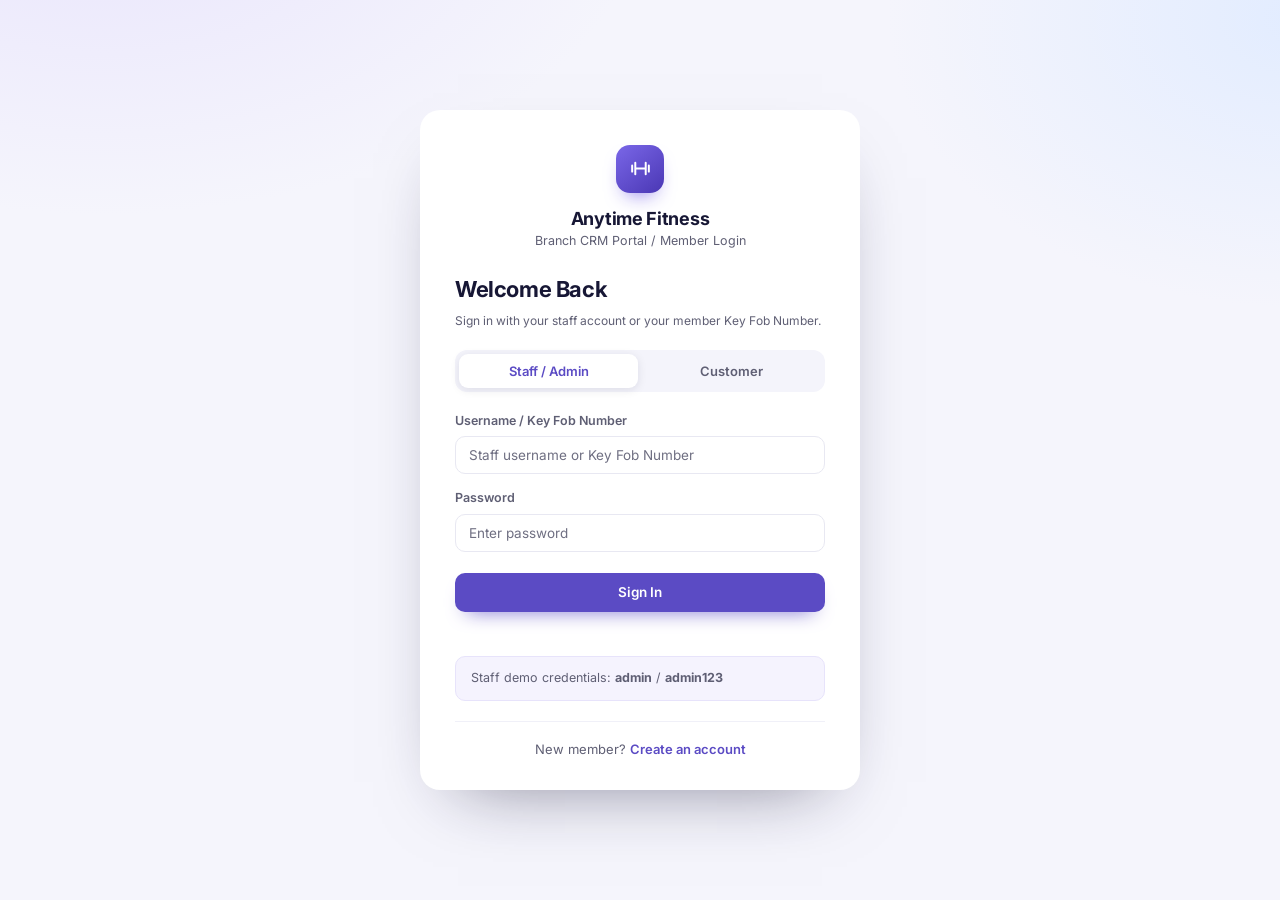
==== archive.html @ 413841ae "Show archived coaches on the Archive page" ====
<!DOCTYPE html>
<html lang="en">
<head>
    <meta charset="UTF-8">
    <meta name="viewport" content="width=device-width, initial-scale=1.0">
    <title>Archive - Anytime Fitness CRM</title>
    <link rel="preconnect" href="https://fonts.googleapis.com">
    <link rel="preconnect" href="https://fonts.gstatic.com" crossorigin>
    <link href="https://fonts.googleapis.com/css2?family=Inter:wght@400;500;600;700&display=swap" rel="stylesheet">
    <link rel="stylesheet" href="style.css">
</head>
<body>
    <input type="checkbox" id="navToggle" class="nav-toggle" aria-hidden="true" tabindex="-1">
    <label class="nav-backdrop" for="navToggle" aria-hidden="true"></label>

    <div class="app-container">
        <aside class="sidebar">
            <div class="logo-area">
                <span class="brand-mark" aria-hidden="true">
                    <svg viewBox="0 0 24 24"><path d="M4 9v6M20 9v6M7 6.5v11M17 6.5v11M7 12h10"/></svg>
                </span>
                <div class="logo-text">
                    <h2>Anytime Fitness</h2>
                    <p>Branch CRM Portal</p>
                </div>
            </div>
            <nav class="nav-menu">
                <span class="nav-section-label nav-text">Workspace</span>
                <a href="index.html" title="Dashboard">
                    <svg class="nav-icon" viewBox="0 0 24 24" aria-hidden="true"><rect x="3" y="3" width="7" height="7" rx="2"/><rect x="14" y="3" width="7" height="7" rx="2"/><rect x="3" y="14" width="7" height="7" rx="2"/><rect x="14" y="14" width="7" height="7" rx="2"/></svg>
                    <span class="nav-text">Dashboard</span>
                </a>
                <a href="members.html" title="Customer Directory">
                    <svg class="nav-icon" viewBox="0 0 24 24" aria-hidden="true"><path d="M15.5 19v-1.5a3.5 3.5 0 0 0-3.5-3.5H6.5A3.5 3.5 0 0 0 3 17.5V19"/><circle cx="9.2" cy="7.5" r="3.2"/><path d="M21 19v-1.5a3.5 3.5 0 0 0-2.6-3.38"/><path d="M16 4.3a3.2 3.2 0 0 1 0 6.2"/></svg>
                    <span class="nav-text">Customer Directory</span>
                </a>
                <a href="pipeline.html" title="Sales Pipeline">
                    <svg class="nav-icon" viewBox="0 0 24 24" aria-hidden="true"><path d="M3 17.5l5.5-5.5 3.5 3.5L21 6.5"/><path d="M15.5 6.5H21V12"/></svg>
                    <span class="nav-text">Sales Pipeline</span>
                </a>
                <a href="coach.html" title="Coach Tracker">
                    <svg class="nav-icon" viewBox="0 0 24 24" aria-hidden="true"><rect x="3.5" y="5" width="17" height="15.5" rx="2.5"/><path d="M8 3v4M16 3v4M3.5 10h17"/><path d="M12 13.5h.01"/></svg>
                    <span class="nav-text">Coach Tracker</span>
                </a>
                <a href="tickets.html" title="Support &amp; Inquiries">
                    <svg class="nav-icon" viewBox="0 0 24 24" aria-hidden="true"><circle cx="12" cy="12" r="8.5"/><circle cx="12" cy="12" r="3.4"/><path d="M6.1 6.1l3.5 3.5M14.4 14.4l3.5 3.5M17.9 6.1l-3.5 3.5M9.6 14.4l-3.5 3.5"/></svg>
                    <span class="nav-text">Support &amp; Inquiries</span>
                </a>
                <a href="archive.html" class="active" title="Archive">
                    <svg class="nav-icon" viewBox="0 0 24 24" aria-hidden="true"><rect x="3.5" y="4.5" width="17" height="4" rx="1.2"/><path d="M5 8.5v10a1.5 1.5 0 0 0 1.5 1.5h11a1.5 1.5 0 0 0 1.5-1.5v-10"/><path d="M10 12.5h4"/></svg>
                    <span class="nav-text">Archive</span>
                </a>
            </nav>
            <div class="sidebar-foot">
                <a href="login.html" onclick="logoutCustomer()" title="Logout">
                    <svg class="nav-icon" viewBox="0 0 24 24" aria-hidden="true"><path d="M15 4.5h3.5A1.5 1.5 0 0 1 20 6v12a1.5 1.5 0 0 1-1.5 1.5H15"/><path d="M10 8.5L6 12l4 3.5"/><path d="M6 12h9"/></svg>
                    <span class="nav-text">Logout</span>
                </a>
            </div>
        </aside>

        <div class="main-wrap">
            <header class="topbar">
                <label class="nav-toggle-btn" for="navToggle" title="Toggle navigation">
                    <svg viewBox="0 0 24 24" aria-hidden="true"><path d="M4 7h16M4 12h16M4 17h16"/></svg>
                </label>

                <div class="topbar-search">
                    <svg class="icon" viewBox="0 0 24 24" aria-hidden="true"><circle cx="11" cy="11" r="7"/><path d="M20 20l-3.6-3.6"/></svg>
                    <input type="text" id="topbarSearch" placeholder="Search the archive..." aria-label="Search the archive">
                </div>

                <span class="topbar-meta" id="topbarDate"></span>

                <div class="topbar-right">
                    <div class="user-chip">
                        <span class="avatar" id="userAvatar">AF</span>
                        <span class="user-chip-text">
                            <span class="user-name" id="userProfile">Guest</span>
                            <span class="user-role" id="userRole">Signed out</span>
                        </span>
                    </div>
                </div>
            </header>

            <main class="main-content" id="archivePage">
                <section class="page-header">
                    <span class="eyebrow">Filed Records</span>
                    <h1>Archive</h1>
                    <p>Past members and coaches, resolved tickets, filed leads and finished sessions. Restore anything back into service, or delete it permanently.</p>
                </section>

                <section class="content-section">
                    <div class="card-head">
                        <div>
                            <h2>Archived Members</h2>
                            <p class="card-sub">Past members kept on file. Archiving never deletes a record — everything behind it stays available and the member can be restored.</p>
                        </div>
                    </div>

                    <div class="table-wrap" style="margin-top: 16px;">
                        <table class="data-table">
                            <thead>
                                <tr>
                                    <th>Full Name</th>
                                    <th>Contact Info</th>
                                    <th>Key Fob Number</th>
                                    <th>Tier</th>
                                    <th>Date Joined</th>
                                    <th>Expiration Date</th>
                                    <th>Action</th>
                                </tr>
                            </thead>
                            <tbody id="archivedTableBody"></tbody>
                        </table>
                    </div>
                </section>

                <section class="content-section">
                    <div class="card-head">
                        <div>
                            <h2>Archived Coaches</h2>
                            <p class="card-sub">Past coaches kept on file. Their assignments, sessions and ratings stay available and the coach can be restored.</p>
                        </div>
                    </div>

                    <div class="table-wrap" style="margin-top: 16px;">
                        <table class="data-table">
                            <thead>
                                <tr>
                                    <th>Name</th>
                                    <th>Contact</th>
                                    <th>Specializations</th>
                                    <th>Status</th>
                                    <th>Clients</th>
                                    <th>Record</th>
                                    <th>Action</th>
                                </tr>
                            </thead>
                            <tbody id="archivedCoachesBody"></tbody>
                        </table>
                    </div>
                </section>

                <section class="content-section">
                    <div class="card-head">
                        <div>
                            <h2>Archived Walk-in Tickets</h2>
                            <p class="card-sub">Resolved front desk tickets filed away from the active queue.</p>
                        </div>
                    </div>

                    <div class="table-wrap" style="margin-top: 16px;">
                        <table class="data-table">
                            <thead>
                                <tr>
                                    <th>Date Logged</th>
                                    <th>Name</th>
                                    <th>Contact</th>
                                    <th>Issue</th>
                                    <th>Priority</th>
                                    <th>Status</th>
                                    <th>Action</th>
                                </tr>
                            </thead>
                            <tbody id="archivedStaffTicketsBody"></tbody>
                        </table>
                    </div>
                </section>

                <section class="content-section">
                    <div class="card-head">
                        <div>
                            <h2>Archived Portal Inquiries</h2>
                            <p class="card-sub">Resolved member inquiries filed away from the active queue.</p>
                        </div>
                    </div>

                    <div class="table-wrap" style="margin-top: 16px;">
                        <table class="data-table">
                            <thead>
                                <tr>
                                    <th>Date Logged</th>
                                    <th>Name</th>
                                    <th>Contact</th>
                                    <th>Message</th>
                                    <th>Priority</th>
                                    <th>Status</th>
                                    <th>Action</th>
                                </tr>
                            </thead>
                            <tbody id="archivedCustomerInquiriesBody"></tbody>
                        </table>
                    </div>
                </section>

                <section class="content-section">
                    <div class="card-head">
                        <div>
                            <h2>Archived Pipeline Leads</h2>
                            <p class="card-sub">Prospecting clients filed away from the sales board.</p>
                        </div>
                    </div>

                    <div class="table-wrap" style="margin-top: 16px;">
                        <table class="data-table">
                            <thead>
                                <tr>
                                    <th>Name</th>
                                    <th>Assigned Staff</th>
                                    <th>Tier</th>
                                    <th>Stage</th>
                                    <th>Follow-up</th>
                                    <th>Status</th>
                                    <th>Action</th>
                                </tr>
                            </thead>
                            <tbody id="archivedLeadsBody"></tbody>
                        </table>
                    </div>
                </section>

                <section class="content-section">
                    <div class="card-head">
                        <div>
                            <h2>Archived Sessions</h2>
                            <p class="card-sub">Completed and cancelled training sessions filed away from the schedule.</p>
                        </div>
                    </div>

                    <div class="table-wrap" style="margin-top: 16px;">
                        <table class="data-table">
                            <thead>
                                <tr>
                                    <th>Client</th>
                                    <th>Date</th>
                                    <th>Time</th>
                                    <th>Type</th>
                                    <th>Status</th>
                                    <th>Coach</th>
                                    <th>Action</th>
                                </tr>
                            </thead>
                            <tbody id="archivedSessionsBody"></tbody>
                        </table>
                    </div>
                </section>
            </main>
        </div>
    </div>

    <script src="js/utils.js" defer></script>
    <script src="js/data.js" defer></script>
    <script src="js/ui.js" defer></script>
    <script src="js/auth.js" defer></script>
    <script src="js/members.js" defer></script>
    <script src="js/leads.js" defer></script>
    <script src="js/tickets.js" defer></script>
    <script src="js/coaches.js" defer></script>
    <script src="js/dashboard.js" defer></script>
    <script src="js/main.js" defer></script>
</body>
</html>
---- style.css ----
/* =============================================================
   Anytime Fitness CRM — SaaS design system
   Dark navy sidebar · white topbar · lavender canvas · white cards
   ============================================================= */

/* ---------- 1. Design tokens ---------- */
:root {
    --font: 'Inter', 'Poppins', 'DM Sans', 'Manrope', -apple-system, BlinkMacSystemFont,
            'Segoe UI', Roboto, Helvetica, Arial, sans-serif;

    /* brand */
    --primary: #5b4bc4;
    --primary-600: #5142b8;
    --primary-700: #4436a5;
    --primary-200: #ddd8f8;
    --primary-100: #ece9fb;
    --primary-50: #f5f3fe;

    /* surfaces */
    --sidebar: #17163d;
    --sidebar-soft: #221f52;
    --sidebar-hover: #2b2767;
    --background: #f5f5fc;
    --card: #ffffff;
    --border: #e8e8f2;
    --border-soft: #f0f0f8;

    /* text */
    --text-primary: #171735;
    --text-secondary: #5f5f74;
    --text-muted: #6f6f82;

    /* status */
    --success: #55c878;
    --success-ink: #1f6e40;
    --success-bg: #e9f9ef;
    --warning: #f5b942;
    --warning-ink: #8f5c0c;
    --warning-bg: #fff4de;
    --danger: #e85d75;
    --danger-ink: #c22744;
    --danger-bg: #fdeaee;
    --info: #4f8df7;
    --info-ink: #2f5cba;
    --info-bg: #eef3ff;
    --accent-ink: #a4480f;
    --accent-bg: #fdf0e8;

    /* shape */
    --radius-lg: 18px;
    --radius-md: 14px;
    --radius-sm: 10px;
    --shadow-card: 0 1px 2px rgba(23, 22, 53, .04), 0 10px 30px -20px rgba(23, 22, 53, .40);
    --shadow-soft: 0 6px 16px -14px rgba(23, 22, 53, .55);
    --shadow-pop: 0 24px 60px -28px rgba(23, 22, 53, .55);

    /* metrics */
    --sidebar-w: 252px;
    --topbar-h: 68px;
    --gap: 22px;
    --card-pad: 22px;
}

/* ---------- 2. Reset ---------- */
*,
*::before,
*::after {
    box-sizing: border-box;
    margin: 0;
    padding: 0;
}

html {
    -webkit-text-size-adjust: 100%;
}

body {
    font-family: var(--font);
    font-size: 14px;
    line-height: 1.5;
    color: var(--text-primary);
    background: var(--background);
    -webkit-font-smoothing: antialiased;
    -moz-osx-font-smoothing: grayscale;
}

a {
    color: var(--primary);
}

img {
    max-width: 100%;
}

/* Keyboard focus must always be visible. Interactive elements that suppress
   the native outline below get an equivalent ring here instead. */
:focus-visible {
    outline: 2px solid var(--primary);
    outline-offset: 2px;
    border-radius: 6px;
}

/* ---------- 3. App shell ---------- */
.app-container {
    display: flex;
    align-items: flex-start;
    min-height: 100vh;
    background: var(--background);
}

.main-wrap {
    flex: 1 1 auto;
    min-width: 0;
    display: flex;
    flex-direction: column;
}

.main-content {
    flex: 1 1 auto;
    min-width: 0;
    padding: 26px 28px 44px;
}

/* ---------- 4. Sidebar ---------- */
.sidebar {
    position: sticky;
    top: 0;
    z-index: 120;
    flex: 0 0 var(--sidebar-w);
    width: var(--sidebar-w);
    height: 100vh;
    display: flex;
    flex-direction: column;
    gap: 20px;
    padding: 22px 14px 18px;
    background: var(--sidebar);
    color: #fff;
}

.logo-area {
    display: flex;
    align-items: center;
    gap: 12px;
    padding: 4px 8px 18px;
    border-bottom: 1px solid rgba(255, 255, 255, .09);
}

.brand-mark {
    flex: 0 0 40px;
    width: 40px;
    height: 40px;
    border-radius: 12px;
    display: grid;
    place-items: center;
    color: #fff;
    background: linear-gradient(140deg, #7a67e8, #4a37b4);
    box-shadow: 0 10px 20px -10px rgba(122, 103, 232, .95);
}

.brand-mark svg {
    width: 21px;
    height: 21px;
    fill: none;
    stroke: currentColor;
    stroke-width: 1.9;
    stroke-linecap: round;
    stroke-linejoin: round;
}

.logo-text h2 {
    font-size: 15px;
    font-weight: 700;
    letter-spacing: -.2px;
    line-height: 1.2;
}

.logo-text p {
    font-size: 11px;
    color: #9b98c8;
    margin-top: 2px;
}

.nav-menu {
    display: flex;
    flex-direction: column;
    gap: 4px;
}

.nav-section-label {
    padding: 0 12px 8px;
    font-size: 10.5px;
    font-weight: 700;
    letter-spacing: .9px;
    text-transform: uppercase;
    color: #a5a0dd;
}

.nav-menu a,
.sidebar-foot a {
    display: flex;
    align-items: center;
    gap: 12px;
    padding: 11px 12px;
    border-radius: var(--radius-sm);
    color: #c6c3e6;
    font-size: 13.5px;
    font-weight: 500;
    text-decoration: none;
    transition: background-color .18s ease, color .18s ease, box-shadow .18s ease;
}

.nav-menu a:hover,
.sidebar-foot a:hover {
    background: var(--sidebar-hover);
    color: #fff;
}

.nav-menu a.active {
    color: #fff;
    font-weight: 600;
    background: linear-gradient(90deg, rgba(111, 92, 220, .62), rgba(111, 92, 220, .22));
    box-shadow: inset 0 0 0 1px rgba(154, 140, 255, .22);
}

.nav-menu a.active .nav-icon {
    color: #ab9dff;
}

.nav-icon {
    flex: 0 0 18px;
    width: 18px;
    height: 18px;
    fill: none;
    stroke: currentColor;
    stroke-width: 1.7;
    stroke-linecap: round;
    stroke-linejoin: round;
}

.sidebar-foot {
    margin-top: auto;
    padding-top: 14px;
    border-top: 1px solid rgba(255, 255, 255, .09);
}

.sidebar-foot a {
    color: #a9a6d4;
}

.sidebar-foot a:hover {
    color: #ffc2cd;
    background: rgba(232, 93, 117, .16);
}

.sidebar-foot a:hover .nav-icon {
    color: #ff8fa1;
}

/* mobile nav toggle (pure CSS drawer) */
.nav-toggle {
    display: none;
}

.nav-backdrop {
    display: none;
}

.nav-toggle-btn {
    display: none;
    flex: 0 0 38px;
    width: 38px;
    height: 38px;
    border-radius: var(--radius-sm);
    align-items: center;
    justify-content: center;
    background: #f2f2fa;
    color: var(--text-primary);
    cursor: pointer;
}

.nav-toggle-btn svg {
    width: 19px;
    height: 19px;
    fill: none;
    stroke: currentColor;
    stroke-width: 1.8;
    stroke-linecap: round;
}

/* ---------- 5. Topbar ---------- */
.topbar {
    position: sticky;
    top: 0;
    z-index: 90;
    display: flex;
    align-items: center;
    gap: 16px;
    min-height: var(--topbar-h);
    padding: 0 28px;
    background: rgba(255, 255, 255, .9);
    -webkit-backdrop-filter: blur(12px);
    backdrop-filter: blur(12px);
    border-bottom: 1px solid var(--border);
}

.topbar-search {
    position: relative;
    flex: 0 1 380px;
}

.topbar-search .icon {
    position: absolute;
    left: 14px;
    top: 50%;
    transform: translateY(-50%);
    width: 16px;
    height: 16px;
    color: var(--text-muted);
    fill: none;
    stroke: currentColor;
    stroke-width: 1.9;
    stroke-linecap: round;
}

.topbar-search input {
    width: 100%;
    padding: 10px 16px 10px 40px;
    border: 1px solid transparent;
    border-radius: 999px;
    background: #f2f2fa;
    font: inherit;
    font-size: 13px;
    color: var(--text-primary);
    transition: background-color .18s ease, border-color .18s ease, box-shadow .18s ease;
}

.topbar-search input::placeholder {
    color: var(--text-muted);
}

.topbar-search input:focus {
    outline: none;
    background: #fff;
    border-color: var(--primary-300, #c3baf1);
    box-shadow: 0 0 0 4px rgba(91, 75, 196, .18);
}

.topbar-meta {
    font-size: 12.5px;
    color: var(--text-secondary);
    white-space: nowrap;
}

.topbar-right {
    margin-left: auto;
    display: flex;
    align-items: center;
    gap: 14px;
}

.user-chip {
    display: flex;
    align-items: center;
    gap: 10px;
    padding: 5px 16px 5px 5px;
    border-radius: 999px;
    background: #f4f3fd;
    border: 1px solid var(--border-soft);
}

.avatar {
    flex: 0 0 34px;
    width: 34px;
    height: 34px;
    border-radius: 50%;
    display: grid;
    place-items: center;
background: linear-gradient(140deg, #6f5cdc, #4a37b4);
color: #fff;
font-size: 12.5px;
font-weight: 700;
letter-spacing: .3px;
}

.user-chip-text {
    line-height: 1.25;
}

.user-name {
    display: block;
    font-size: 13px;
    font-weight: 600;
}

.user-role {
    display: block;
    font-size: 11px;
    color: var(--text-secondary);
}

/* ---------- 6. Page header ---------- */
.page-header {
    margin-bottom: 22px;
}

.page-header-row {
    display: flex;
    align-items: flex-start;
    justify-content: space-between;
    gap: 18px;
    flex-wrap: wrap;
}

.page-header h1 {
    font-size: 26px;
    font-weight: 700;
    letter-spacing: -.5px;
    line-height: 1.2;
}

.page-header p {
    margin-top: 7px;
    max-width: 78ch;
    font-size: 13.5px;
    color: var(--text-secondary);
}

.eyebrow {
    display: inline-block;
    margin-bottom: 8px;
    padding: 4px 11px;
    border-radius: 999px;
    background: var(--primary-50);
    border: 1px solid #e7e3fb;
    color: var(--primary);
    font-size: 11px;
    font-weight: 700;
    letter-spacing: .6px;
    text-transform: uppercase;
}

/* ---------- 7. Cards ---------- */
.card,
.content-section {
    background: var(--card);
    border: 1px solid var(--border-soft);
    border-radius: var(--radius-lg);
    box-shadow: var(--shadow-card);
    padding: var(--card-pad) 24px;
}

.content-section {
    margin-bottom: 22px;
}

.content-section > h2,
.card-head h2,
.card-head h3 {
    font-size: 15px;
    font-weight: 700;
    letter-spacing: -.2px;
}

.card-head {
    display: flex;
    align-items: flex-start;
    justify-content: space-between;
    gap: 14px;
}

.card-sub {
    margin-top: 4px;
    font-size: 12px;
    color: var(--text-secondary);
}

.card-chip {
    flex: 0 0 auto;
    padding: 4px 11px;
    border-radius: 999px;
    background: var(--primary-50);
    border: 1px solid #e7e3fb;
    color: var(--primary);
    font-size: 11px;
    font-weight: 700;
    white-space: nowrap;
}

/* ---------- 8. Dashboard grid ---------- */
.dashboard-grid {
    display: grid;
    grid-template-columns: repeat(12, minmax(0, 1fr));
    gap: var(--gap);
    align-items: stretch;
}

.span-4 { grid-column: span 4; }
.span-5 { grid-column: span 5; }
.span-6 { grid-column: span 6; }
.span-7 { grid-column: span 7; }
.span-8 { grid-column: span 8; }
.span-12 { grid-column: span 12; }

/* ---------- 9. Statistic cards ---------- */
.stats-grid {
    display: grid;
    grid-template-columns: repeat(auto-fit, minmax(230px, 1fr));
    gap: var(--gap);
    margin-bottom: 22px;
}

.stat-card {
    position: relative;
    overflow: hidden;
    background: var(--card);
    border: 1px solid var(--border-soft);
    border-radius: var(--radius-lg);
    box-shadow: var(--shadow-card);
    padding: 20px 22px;
}

.stat-card::after {
    content: "";
    position: absolute;
    right: -46px;
    top: -56px;
    width: 150px;
    height: 150px;
    border-radius: 50%;
    background: radial-gradient(circle, rgba(91, 75, 196, .10) 0%, rgba(91, 75, 196, 0) 70%);
    pointer-events: none;
}

.stat-top {
    display: flex;
    align-items: flex-start;
    justify-content: space-between;
    gap: 12px;
}

.stat-label {
    font-size: 12.5px;
    font-weight: 600;
    color: var(--text-secondary);
}

.stat-icon {
    flex: 0 0 38px;
    width: 38px;
    height: 38px;
    border-radius: 12px;
    display: grid;
    place-items: center;
    background: var(--primary-100);
    color: var(--primary);
}

.stat-icon svg {
    width: 19px;
    height: 19px;
    fill: none;
    stroke: currentColor;
    stroke-width: 1.7;
    stroke-linecap: round;
    stroke-linejoin: round;
}

.stat-icon.amber { background: var(--warning-bg); color: var(--warning-ink); }
.stat-icon.rose { background: var(--danger-bg); color: var(--danger-ink); }
.stat-icon.blue { background: var(--info-bg); color: var(--info-ink); }
.stat-icon.green { background: var(--success-bg); color: var(--success-ink); }

.stat-number {
    margin-top: 16px;
    font-size: 32px;
    font-weight: 700;
    line-height: 1;
    letter-spacing: -1px;
}

.stat-number.warning { color: var(--warning-ink); }
.stat-number.danger { color: var(--danger-ink); }

.stat-note {
    display: flex;
    align-items: center;
    gap: 6px;
    margin-top: 11px;
    font-size: 12px;
    color: var(--text-secondary);
    min-height: 17px;
}

.stat-note::before {
    content: "";
    flex: 0 0 5px;
    width: 5px;
    height: 5px;
    border-radius: 50%;
    background: var(--primary);
    opacity: .55;
}

/* ---------- 10. Chart cards ---------- */
/* Chart sections group related graphs under one heading. Each section spans the
   full 12-column grid and nests its own dashboard grid inside, so cards within
   a section line up two-per-row while the sections stay visually separate. */
.chart-section {
    display: flex;
    flex-direction: column;
    gap: 13px;
    min-width: 0;
}

.chart-section-head {
    display: flex;
    align-items: baseline;
    flex-wrap: wrap;
    gap: 3px 10px;
    padding-left: 2px;
}

.chart-section-head h2 {
    margin: 0;
    font-size: 15px;
    font-weight: 700;
    letter-spacing: -.2px;
    color: var(--text-primary);
}

.chart-section-head p {
    margin: 0;
    font-size: 12.5px;
    color: var(--text-secondary);
}

/* Compact, evenly sized dashboard charts: cards stretch to a shared row height,
   the plot area takes a fixed compact height, and the SVG is capped so a chart
   never grows taller or wider than its neighbours. */
.chart-card {
    display: flex;
    flex-direction: column;
    gap: 12px;
    min-width: 0;
}

.chart-card .card-head h3,
.chart-card .card-sub {
    overflow-wrap: break-word;
}

/* Two lines of head text per card keeps every chart card the same height */
.chart-card .card-head {
    min-height: 46px;
}

.chart {
    width: 100%;
    height: 184px;
    max-height: 184px;
    margin-top: auto;
    display: flex;
    align-items: center;
    justify-content: center;
    overflow: hidden;
}

.chart svg {
    display: block;
    width: 100%;
    height: 100%;
    max-height: 100%;
}

/* Chart cards keep one consistent padding so every graph lines up */
.dashboard-grid > .card {
    padding: 18px 20px;
}

.chart .chart-value {
    font-family: var(--font);
    font-size: 11px;
    font-weight: 700;
    fill: var(--primary);
}

/* Headline total sitting in the hole of a donut */
.chart .chart-value-lg {
    font-size: 21px;
    letter-spacing: -.5px;
}

.chart .chart-value-sm {
    font-size: 9.5px;
}

.chart .chart-label {
    font-family: var(--font);
    font-size: 9px;
    fill: #8b8ba3;
}

/* Category names are the readable anchor of every chart, so they carry more
   weight than the annotations around them. */
.chart .chart-label-strong {
    font-size: 10.5px;
    font-weight: 600;
    fill: var(--text-primary);
}

/* Column headers above a chart */
.chart .chart-caption {
    font-family: var(--font);
    font-size: 8.5px;
    font-weight: 600;
    letter-spacing: .6px;
    fill: #a3a1b8;
}

/* Percentages and rates: present but clearly secondary to the counts */
.chart .chart-share {
    font-family: var(--font);
    font-size: 10px;
    font-weight: 600;
    fill: var(--text-secondary);
}

/* Label printed on top of a coloured mix-bar segment */
.chart .chart-inbar {
    font-family: var(--font);
    font-size: 10px;
    font-weight: 700;
    fill: #ffffff;
}

/* Ghost bars behind ranked and funnel rows keep every row on one scale. The
   donut's empty ring needs fill:none, so it gets its own class instead. */
.chart .chart-track {
    fill: #f4f2fc;
}

.chart .chart-track-ring {
    fill: none;
    stroke: #f2effb;
}

.chart .chart-dot {
    stroke: #ffffff;
    stroke-width: 1.8;
}

/* Funnel bands sit flush against each other to form one continuous taper */
.chart .chart-band {
    stroke: #ffffff;
    stroke-width: 1.5;
}

.chart .chart-line {
    fill: none;
    stroke-linecap: round;
    stroke-linejoin: round;
    stroke-width: 2.2;
}

.chart line {
    stroke: #eeedf7;
}

/* Class selectors outrank the bare `line` rule above, keeping gridlines lighter
   than the axis line. */
.chart .chart-grid { stroke: #f1eefa; }
.chart .chart-axis { stroke: #dfdaf3; }

.chart rect { rx: 5; }

/* ---------- 11. Campaign summary strip ---------- */
.campaign-summary,
.kpi-strip {
    display: grid;
    gap: 12px;
    margin-top: 16px;
    padding-top: 15px;
    border-top: 1px solid var(--border-soft);
}

/* The three status counters, in the same lifecycle order as the card badges.
   Each tile carries its status tone as an accent bar so the strip reads as a
   pipeline at a glance; the classes keep the colour off the tile's position. */
.campaign-summary {
    grid-template-columns: repeat(3, minmax(0, 1fr));
}

.campaign-summary > div {
    border-left: 3px solid var(--border);
}

.campaign-summary > div.is-scheduled { border-left-color: var(--warning-ink); }
.campaign-summary > div.is-running { border-left-color: var(--success-ink); }
.campaign-summary > div.is-completed { border-left-color: var(--accent-ink); }

/* Same strip, sized for the four dashboard Coach Tracker KPIs */
.kpi-strip {
    grid-template-columns: repeat(auto-fit, minmax(122px, 1fr));
}

.kpi-strip div,
.campaign-summary div {
    background: var(--background);
    border-radius: var(--radius-sm);
    padding: 10px 13px;
}

.kpi-strip span,
.campaign-summary span {
    display: block;
    font-size: 10.5px;
    font-weight: 700;
    letter-spacing: .6px;
    text-transform: uppercase;
    color: var(--text-muted);
}

.kpi-strip strong,
.campaign-summary strong {
    display: block;
    margin-top: 3px;
    font-size: 17px;
    font-weight: 700;
    letter-spacing: -.3px;
}

/* ---------- 12. Tables ---------- */
.table-wrap {
    width: 100%;
    overflow-x: auto;
    margin-top: 16px;
    border-radius: var(--radius-md);
}

.data-table {
    width: 100%;
    min-width: 780px;
    border-collapse: separate;
    border-spacing: 0;
}

.data-table thead th {
    position: sticky;
    top: 0;
    z-index: 1;
    text-align: left;
    padding: 0 16px 12px;
    background: var(--card);
    border-bottom: 1px solid var(--border);
    color: var(--text-muted);
    font-size: 10.5px;
    font-weight: 700;
    letter-spacing: .7px;
    text-transform: uppercase;
    white-space: nowrap;
}

.data-table thead th:first-child,
.data-table tbody td:first-child {
    padding-left: 4px;
}

.data-table thead th:last-child,
.data-table tbody td:last-child {
    padding-right: 4px;
    text-align: right;
}

.data-table td {
    padding: 13px 16px;
    border-bottom: 1px solid var(--border-soft);
    font-size: 13px;
    vertical-align: middle;
}

.data-table tbody tr {
    transition: background-color .15s ease;
}

.data-table tbody tr:hover {
    background: #fafaff;
}

.data-table tbody tr:last-child td {
    border-bottom: none;
}

.data-table td[colspan] {
    padding: 30px 4px;
    text-align: center;
    color: var(--text-secondary);
}

.data-table td:last-child {
    white-space: nowrap;
}

.data-table td small {
    display: block;
    margin-top: 3px;
    font-size: 11.5px;
    color: var(--text-secondary);
}

/* ---------- 13. Badges ---------- */
.badge {
    display: inline-flex;
    align-items: center;
    gap: 6px;
    padding: 4px 10px;
    border-radius: 999px;
    font-size: 11.5px;
    font-weight: 600;
    line-height: 1.5;
    white-space: nowrap;
}

.badge::before {
    content: "";
    flex: 0 0 6px;
    width: 6px;
    height: 6px;
    border-radius: 50%;
    background: currentColor;
}

.badge.active { background: var(--success-bg); color: var(--success-ink); }
.badge.warning { background: var(--warning-bg); color: var(--warning-ink); }
.badge.danger { background: var(--danger-bg); color: var(--danger-ink); }
.badge.open { background: var(--accent-bg); color: var(--accent-ink); }

/* Tags a portal inquiry that is a membership renewal request */
.badge.renewal {
    margin-left: 6px;
    background: var(--primary-100);
    color: var(--primary-700);
}

/* Ticket status gets its own tone so "Open" is not confused with campaign/heat */
.status-badge.open { background: var(--info-bg); color: var(--info-ink); }

/* ---------- 14. Buttons ---------- */
.btn-primary,
.btn-secondary,
.btn-delete-solid,
.btn-renew-solid,
.btn-view,
.btn-renew,
.btn-delete {
    display: inline-flex;
    align-items: center;
    justify-content: center;
    gap: 7px;
    font-family: inherit;
    font-size: 13.5px;
    font-weight: 600;
    line-height: 1.4;
    cursor: pointer;
    border: none;
    text-decoration: none;
    transition: background-color .18s ease, color .18s ease, transform .18s ease, box-shadow .18s ease;
}

.btn-primary {
    padding: 10px 18px;
    border-radius: var(--radius-sm);
    background: var(--primary);
    color: #fff;
    box-shadow: 0 10px 20px -12px rgba(91, 75, 196, .95);
}

.btn-primary:hover {
    background: var(--primary-700);
    transform: translateY(-1px);
}

.btn-secondary {
    padding: 10px 18px;
    border-radius: var(--radius-sm);
    background: #f2f2fa;
    border: 1px solid var(--border);
    color: var(--text-primary);
}

.btn-secondary:hover {
    background: #e8e8f4;
}

.btn-view {
    padding: 7px 13px;
    border-radius: 9px;
    background: var(--primary-100);
    color: var(--primary-700);
    font-size: 12px;
}

.btn-view:hover {
    background: var(--primary-200);
}

/* Renewal actions only appear while a membership is expiring or expired, so
   they are toned as attention items: a small pill inside table rows and a
   full-size version for the portal call-to-action and the dialogs. */
.btn-renew {
    padding: 7px 13px;
    border-radius: 9px;
    background: var(--warning-bg);
    color: var(--warning-ink);
    font-size: 12px;
}

.btn-renew:hover {
    background: #ffe9c4;
}

.btn-renew-solid {
    padding: 10px 18px;
    border-radius: var(--radius-sm);
    background: var(--warning-bg);
    color: var(--warning-ink);
    box-shadow: inset 0 0 0 1px #f3ddac;
}

.btn-renew-solid:hover {
    background: #ffeccb;
}

.btn-renew[disabled],
.btn-renew-solid[disabled] {
    cursor: not-allowed;
    opacity: .65;
    transform: none;
}

.btn-delete {
    padding: 7px 13px;
    border-radius: 9px;
    background: var(--danger-bg);
    color: var(--danger-ink);
    font-size: 12px;
}

.btn-delete:hover {
    background: #fbd9e0;
}

.btn-delete-solid {
    padding: 10px 18px;
    border-radius: var(--radius-sm);
    background: var(--danger);
    color: #fff;
}

.btn-delete-solid:hover {
    background: #d64b64;
}

/* Keeps the edit / delete pair in a table cell from sitting flush together */
.row-actions {
    display: flex;
    align-items: center;
    gap: 8px;
    flex-wrap: wrap;
}

/* ---------- 15. Forms & filters ---------- */
.form-group {
    margin-bottom: 15px;
}

.form-group label {
    display: block;
    margin-bottom: 6px;
    font-size: 12.5px;
    font-weight: 600;
    color: var(--text-secondary);
}

.search-input,
.inquiry-input {
    width: 100%;
    padding: 10px 13px;
    border: 1px solid var(--border);
    border-radius: var(--radius-sm);
    background: #fff;
    font-family: inherit;
    font-size: 13.5px;
    color: var(--text-primary);
    transition: border-color .16s ease, box-shadow .16s ease;
}

.inquiry-input {
    resize: vertical;
    line-height: 1.55;
}

.search-input:focus,
.inquiry-input:focus {
    outline: none;
    border-color: var(--primary-300, #c3baf1);
    box-shadow: 0 0 0 4px rgba(91, 75, 196, .18);
}

.search-input::placeholder,
.inquiry-input::placeholder {
    color: var(--text-muted);
}

select.search-input {
    -webkit-appearance: none;
    appearance: none;
    padding-right: 36px;
    cursor: pointer;
    background-image: url("data:image/svg+xml,%3Csvg xmlns='http://www.w3.org/2000/svg' viewBox='0 0 24 24' fill='none' stroke='%2377778a' stroke-width='2' stroke-linecap='round' stroke-linejoin='round'%3E%3Cpolyline points='6 9 12 15 18 9'/%3E%3C/svg%3E");
    background-repeat: no-repeat;
    background-position: right 12px center;
    background-size: 15px;
}

.search-input[readonly] {
    background: var(--background);
    color: var(--text-secondary);
    cursor: default;
}

.readonly-mono {
    font-family: 'SF Mono', 'Consolas', 'Roboto Mono', monospace;
    letter-spacing: 1.5px;
    color: var(--primary) !important;
}

.filter-section {
    margin-bottom: 22px;
    background: var(--card);
    border: 1px solid var(--border-soft);
    border-radius: var(--radius-lg);
    box-shadow: var(--shadow-card);
    padding: 16px 20px;
}

.filter-section > h3 {
    font-size: 12.5px;
    font-weight: 700;
    color: var(--text-secondary);
    margin-bottom: 12px;
}

.ticket-filter-bar {
    display: flex;
    flex-wrap: wrap;
    gap: 12px;
    align-items: center;
}

.ticket-filter-bar .search-input {
    width: auto;
    min-width: 180px;
    flex: 1 1 200px;
}

.filter-checkbox {
    display: inline-flex;
    align-items: center;
    gap: 8px;
    font-size: 12.5px;
    font-weight: 600;
    color: var(--text-secondary);
    white-space: nowrap;
    cursor: pointer;
}

.filter-checkbox input[type="checkbox"] {
    width: 15px;
    height: 15px;
    accent-color: var(--primary);
    cursor: pointer;
}

.search-bar-container {
    position: relative;
}

.search-bar-container .search-input {
    padding-left: 38px;
}

.search-bar-container::before {
    content: "";
    position: absolute;
    left: 14px;
    top: 50%;
    width: 15px;
    height: 15px;
    transform: translateY(-50%);
    background: var(--text-muted);
    -webkit-mask: url("data:image/svg+xml,%3Csvg xmlns='http://www.w3.org/2000/svg' viewBox='0 0 24 24' fill='none' stroke='%23000' stroke-width='2' stroke-linecap='round'%3E%3Ccircle cx='11' cy='11' r='7'/%3E%3Cpath d='M20 20l-3.5-3.5'/%3E%3C/svg%3E") no-repeat center / contain;
    mask: url("data:image/svg+xml,%3Csvg xmlns='http://www.w3.org/2000/svg' viewBox='0 0 24 24' fill='none' stroke='%23000' stroke-width='2' stroke-linecap='round'%3E%3Ccircle cx='11' cy='11' r='7'/%3E%3Cpath d='M20 20l-3.5-3.5'/%3E%3C/svg%3E") no-repeat center / contain;
    pointer-events: none;
}

/* ---------- 16. Info strips ---------- */
.tier-info-banner {
    background: linear-gradient(120deg, #f8f6ff 0%, #f4f7ff 100%);
    border: 1px solid #e8e4fb;
    border-radius: var(--radius-md);
    padding: 16px 18px;
}

.tier-info-banner h3 {
    font-size: 12.5px;
    font-weight: 700;
    color: var(--primary);
    margin-bottom: 6px;
}

.tier-info-banner p {
    font-size: 12.5px;
    line-height: 1.7;
    color: var(--text-secondary);
}

.info-note {
    margin-top: 14px;
    padding: 12px 15px;
    border-radius: var(--radius-sm);
    background: var(--primary-50);
    border: 1px solid #e7e3fb;
    font-size: 12.5px;
    color: var(--text-secondary);
}

.delete-warning {
    padding: 14px 16px;
    border-radius: var(--radius-sm);
    background: var(--danger-bg);
    border: 1px solid #f8d5dc;
    color: var(--danger-ink);
    font-weight: 600;
    font-size: 13.5px;
}

.card-meta {
    font-size: 12px;
    line-height: 1.55;
    color: var(--text-secondary);
}

.contact-sub {
    display: block;
    font-size: 11.5px;
    color: var(--text-secondary);
    margin-top: 2px;
}

.ticket-reply {
    display: block;
    margin-top: 4px;
    font-size: 11.5px;
    font-style: italic;
    color: var(--text-muted);
}

.error-msg {
    margin-top: 12px;
    min-height: 18px;
    font-size: 12.5px;
    font-weight: 600;
    color: var(--danger-ink);
}

.success-msg {
    margin-top: 12px;
    font-size: 12.5px;
    font-weight: 600;
    color: var(--success-ink);
}

/* ---------- 17. Kanban board ---------- */
.kanban-board {
    display: grid;
    grid-auto-flow: column;
    grid-auto-columns: minmax(236px, 1fr);
    gap: 16px;
    align-items: start;
    overflow-x: auto;
    padding: 2px 2px 14px;
}

.kanban-column {
    background: #eeedf9;
    border: 1px solid #e5e3f7;
    border-radius: var(--radius-lg);
    padding: 14px;
    min-height: 240px;
}

.kanban-column h3 {
    display: flex;
    align-items: center;
    gap: 8px;
    flex-wrap: wrap;
    font-size: 13px;
    font-weight: 700;
    letter-spacing: -.1px;
}

.kanban-column h3::before {
    content: "";
    flex: 0 0 8px;
    width: 8px;
    height: 8px;
    border-radius: 50%;
    background: var(--primary);
}

.kanban-column[data-stage="new-lead"] h3::before { background: #5b4bc4; }
.kanban-column[data-stage="contacted"] h3::before { background: #7b7ff0; }
.kanban-column[data-stage="visit"] h3::before { background: var(--info); }
.kanban-column[data-stage="trial"] h3::before { background: #8b5cf6; }
.kanban-column[data-stage="won"] h3::before { background: var(--success); }
.kanban-column[data-stage="lost"] h3::before { background: var(--danger); }

.stage-goal {
    margin-top: 8px;
    font-size: 11.5px;
    line-height: 1.5;
    color: #5d5b7d;
}

.stage-count {
    font-size: 11.5px;
    font-weight: 600;
    color: var(--primary);
}

.kanban-cards {
    display: flex;
    flex-direction: column;
    gap: 10px;
    min-height: 60px;
    margin-top: 12px;
}

.kanban-card {
    background: #fff;
    border: 1px solid var(--border-soft);
    border-radius: 12px;
    padding: 13px 14px;
    box-shadow: var(--shadow-soft);
    transition: transform .18s ease, box-shadow .18s ease, border-color .18s ease;
}

.kanban-card:hover {
    transform: translateY(-2px);
    border-color: #e0dcf8;
    box-shadow: 0 14px 26px -18px rgba(23, 22, 53, .55);
}

.kanban-card > strong {
    font-size: 13.5px;
    font-weight: 700;
}

.kanban-card > .badge {
    margin-left: 6px;
}

/* Inline "Assigned Staff" editor on a lead card, reusing the shared input look */
.staff-inline {
    display: flex;
    align-items: center;
    gap: 10px;
    margin-top: 11px;
}

.staff-inline-label {
    display: inline-flex;
    align-items: center;
    gap: 5px;
    flex: 0 0 auto;
    font-size: 11px;
    font-weight: 700;
    letter-spacing: .3px;
    text-transform: uppercase;
    color: var(--text-muted);
}

.staff-inline-label svg {
    width: 13px;
    height: 13px;
    fill: none;
    stroke: currentColor;
    stroke-width: 1.8;
    stroke-linecap: round;
    stroke-linejoin: round;
}

.staff-inline-select {
    flex: 1 1 auto;
    min-width: 0;
    padding: 7px 30px 7px 10px;
    border: 1px solid var(--border);
    border-radius: 9px;
    background-color: #fff;
    background-image: url("data:image/svg+xml,%3Csvg xmlns='http://www.w3.org/2000/svg' viewBox='0 0 24 24' fill='none' stroke='%2377778a' stroke-width='2' stroke-linecap='round' stroke-linejoin='round'%3E%3Cpolyline points='6 9 12 15 18 9'/%3E%3C/svg%3E");
    background-repeat: no-repeat;
    background-position: right 10px center;
    background-size: 13px;
    font-family: inherit;
    font-size: 12.5px;
    font-weight: 600;
    color: var(--text-primary);
    cursor: pointer;
    -webkit-appearance: none;
    appearance: none;
    transition: border-color .16s ease, box-shadow .16s ease;
}

.staff-inline-select:focus {
    outline: none;
    border-color: #c3baf1;
    box-shadow: 0 0 0 4px rgba(91, 75, 196, .18);
}

.kanban-card-actions {
    display: flex;
    gap: 8px;
    flex-wrap: wrap;
    margin-top: 12px;
    padding-top: 11px;
    border-top: 1px solid var(--border-soft);
}

/* ---------- 18. Campaign cards ---------- */
.campaign-cards {
    display: grid;
    grid-template-columns: repeat(auto-fill, minmax(190px, 1fr));
    gap: 14px;
    margin-top: 16px;
}

.campaign-card {
    display: flex;
    flex-direction: column;
    gap: 9px;
    background: #fbfbfe;
    border: 1px solid var(--border-soft);
    border-radius: var(--radius-md);
    padding: 12px;
    transition: transform .18s ease, box-shadow .18s ease, border-color .18s ease;
}

.campaign-card:hover {
    transform: translateY(-2px);
    border-color: #e0dcf8;
    box-shadow: 0 16px 30px -22px rgba(23, 22, 53, .6);
}

.campaign-img {
    width: 100%;
    height: 104px;
    object-fit: cover;
    border-radius: var(--radius-sm);
    background: #eeeef6;
    margin: 0;
}

.campaign-card h4 {
    font-size: 13px;
    font-weight: 700;
    line-height: 1.35;
}

.social-link {
    display: inline-block;
    font-size: 12px;
    font-weight: 600;
    color: var(--primary);
    text-decoration: none;
}

.social-link:hover {
    text-decoration: underline;
}

/* ---------- 19. Social post previews ---------- */
/* A campaign card shows a thumbnail with the platform badge over it, the caption
   area, the metrics and the actions, in that order, so the card keeps reading as
   the compact dashboard tile it has always been. */

/* Positions the platform badge over the thumbnail without changing the image box. */
.campaign-media {
    position: relative;
}

.social-platform {
    position: absolute;
    top: 8px;
    left: 8px;
    display: inline-flex;
    align-items: center;
    gap: 5px;
    padding: 3px 9px 3px 7px;
    border-radius: 999px;
    background: rgba(255, 255, 255, .94);
    font-size: 10.5px;
    font-weight: 700;
    letter-spacing: .2px;
    line-height: 1.5;
    box-shadow: 0 2px 6px -3px rgba(23, 22, 53, .5);
    backdrop-filter: blur(4px);
}

/* Brand tints are used only to identify the platform at a glance; text colour
   stays on the token palette so the badge remains readable. */
.social-platform::before {
    content: "";
    width: 7px;
    height: 7px;
    border-radius: 50%;
    background: var(--text-muted);
}

.social-platform-instagram::before { background: #c13584; }
.social-platform-facebook::before { background: #1877f2; }
.social-platform-twitter::before { background: #1d9bf0; }
.social-platform-tiktok::before { background: #111; }

/* Quiet note under the title: why a link was not embedded, or what went wrong.
   Declared at a single class so it is not caught by the card's own text rules. */
.campaign-note {
    padding: 7px 9px;
    border-radius: var(--radius-sm);
    background: var(--warning-bg);
    color: var(--warning-ink);
    font-size: 11px;
    line-height: 1.45;
}

/* Waiting for a vendor script is not a problem, so it gets the info tone
   rather than the warning tone the failure note uses. */
.campaign-embed-loading {
    align-self: center;
    padding: 7px 9px;
    border-radius: var(--radius-sm);
    background: var(--info-bg);
    color: var(--info-ink);
    font-size: 11px;
    line-height: 1.45;
}

/* The helper copy under the campaign form fields. */
.field-hint {
    margin-top: 7px;
    font-size: 11.5px;
    line-height: 1.5;
    color: var(--text-muted);
}

/* Full-width row inside the .details-summary form grid. */
.form-span-all {
    grid-column: 1 / -1;
}

/* An opened preview takes the whole grid width: a real Instagram or Facebook
   embed is unreadable inside the 190px column the cards normally share. */
.campaign-card.is-embedded {
    grid-column: 1 / -1;
}

/* The placeholder for the embed. Kept out of the flow until a visitor asks for
   it, so the card grid is unaffected while the panel is collapsed. */
.campaign-embed[hidden] {
    display: none;
}

/* "Preview Post" is the card's main affordance, so it wears the primary tint
   while "Edit" and "Delete" stay quiet. */
.social-embed-toggle {
    background: var(--primary-50);
    border-color: var(--primary-200);
    color: var(--primary-700);
}

.social-embed-toggle:hover {
    background: var(--primary-100);
}

.campaign-embed-panel {
    display: flex;
    flex-direction: column;
    gap: 10px;
    margin-top: 4px;
    padding: 12px;
    border: 1px solid var(--border-soft);
    border-radius: var(--radius-sm);
    background: #fff;
}

.campaign-embed-head {
    display: flex;
    align-items: center;
    justify-content: space-between;
    gap: 10px;
    flex-wrap: wrap;
}

.campaign-embed-title {
    font-size: 11px;
    font-weight: 700;
    letter-spacing: .6px;
    text-transform: uppercase;
    color: var(--text-muted);
}

.campaign-embed-frame {
    display: flex;
    justify-content: center;
    min-width: 0;
}

/* The vendor scripts inject their own markup and set an inline width, so the
   iframes are capped here to keep the preview inside the card. */
.campaign-embed-frame iframe {
    max-width: 100%;
    border: 0;
}

.campaign-embed-frame .fb-post,
.campaign-embed-frame .instagram-media {
    max-width: 100%;
    margin: 0 auto;
}

/* Facebook's plugin renders a bare <span> spinner before the iframe lands. */
.campaign-embed-frame .fb-post {
    min-width: 220px;
}

/* Instagram's blockquote carries its own styling from the vendor stylesheet, so
   only the layout inside our panel is set here. */
.campaign-embed-post {
    width: 100%;
    max-width: 540px;
    margin: 0 auto;
    padding: 12px;
    border: 0;
    background: var(--background);
    box-shadow: none;
}

/* Before embed.js runs, the blockquote is only a link. Style that fallback so
   the card does not look empty until the real embed replaces it. */
.campaign-embed-post > a {
    display: inline-block;
    font-size: 12px;
    font-weight: 600;
    color: var(--primary);
}

/* ---------- 20. Modals ---------- */
.modal {
    display: none;
    position: fixed;
    inset: 0;
    z-index: 200;
    align-items: flex-start;
    justify-content: center;
    padding: 34px 20px;
    overflow-y: auto;
    background: rgba(23, 22, 53, .55);
    -webkit-backdrop-filter: blur(3px);
    backdrop-filter: blur(3px);
}

.modal-content {
    position: relative;
    margin: auto;
    width: 100%;
    max-width: 440px;
    max-height: calc(100vh - 68px);
    overflow-y: auto;
    background: #fff;
    border-radius: 20px;
    box-shadow: var(--shadow-pop);
    padding: 30px;
}

.modal-content h2 {
    font-size: 18px;
    font-weight: 700;
    letter-spacing: -.3px;
    padding-right: 34px;
}

.modal-content.modal-wide { max-width: 740px; }
.modal-content.modal-small { max-width: 420px; }

.close-btn {
    position: absolute;
    top: 14px;
    right: 16px;
    width: 32px;
    height: 32px;
    display: grid;
    place-items: center;
    border-radius: 9px;
    background: #f3f3fa;
    color: var(--text-secondary);
    font-size: 20px;
    line-height: 1;
    cursor: pointer;
    transition: background-color .18s ease, color .18s ease;
}

.close-btn:hover {
    background: #ebebf5;
    color: var(--text-primary);
}

.modal-actions {
    display: flex;
    justify-content: flex-end;
    gap: 10px;
    margin-top: 22px;
    padding-top: 18px;
    border-top: 1px solid var(--border-soft);
}

.details-summary {
    display: grid;
    grid-template-columns: repeat(auto-fit, minmax(200px, 1fr));
    gap: 14px;
    margin: 16px 0 12px;
    padding: 16px;
    background: var(--background);
    border-radius: var(--radius-md);
}

.dialog-preview {
    min-height: 20px;
    padding: 10px 12px;
    border-radius: var(--radius-sm);
    background: #fff;
    border: 1px solid var(--border-soft);
    font-size: 13px;
}

/* ---------- 21. Comment thread ---------- */
.ticket-thread {
    display: flex;
    flex-direction: column;
    gap: 10px;
    max-height: 300px;
    overflow-y: auto;
    padding: 14px;
    border-radius: var(--radius-md);
    background: var(--background);
}

.thread-comment {
    padding: 12px 14px;
    border-radius: 10px;
    background: #fff;
    border: 1px solid var(--border-soft);
    border-left: 3px solid var(--primary);
}

.thread-comment.staff {
    border-left-color: var(--primary);
}

.thread-comment.customer {
    background: #f8fbff;
    border-left-color: var(--info);
}

.thread-author {
    font-size: 12.5px;
    font-weight: 700;
}

.thread-date {
    float: right;
    font-size: 11px;
    color: var(--text-muted);
}

.thread-comment p {
    margin-top: 5px;
    font-size: 13px;
    color: var(--text-secondary);
    white-space: pre-wrap;
}

/* Walk-in tickets: plain comment list, not a chat thread */
.ticket-thread.comments-list {
    display: block;
    padding: 4px 16px;
    background: #fff;
    border: 1px solid var(--border);
}

.ticket-thread.comments-list .thread-comment,
.ticket-thread.comments-list .thread-comment.staff,
.ticket-thread.comments-list .thread-comment.customer {
    background: none;
    border: none;
    border-bottom: 1px solid var(--border-soft);
    border-radius: 0;
    padding: 12px 0;
}

.ticket-thread.comments-list .thread-comment:last-child {
    border-bottom: none;
}

/* ---------- 22. Member portal ---------- */
.customer-portal {
    display: flex;
    flex-direction: column;
    min-height: 100vh;
    background: var(--background);
}

.customer-header {
    position: sticky;
    top: 0;
    z-index: 90;
    display: flex;
    align-items: center;
    justify-content: space-between;
    gap: 16px;
    flex-wrap: wrap;
    padding: 14px 30px;
    background: rgba(255, 255, 255, .9);
    -webkit-backdrop-filter: blur(12px);
    backdrop-filter: blur(12px);
    border-bottom: 1px solid var(--border);
}

.brand-inline {
    display: flex;
    align-items: center;
    gap: 12px;
}

.brand-inline .brand-text strong {
    display: block;
    font-size: 15px;
    font-weight: 700;
    letter-spacing: -.2px;
}

.brand-inline .brand-text small {
    display: block;
    font-size: 11px;
    color: var(--text-secondary);
}

.portal-body {
    display: grid;
    grid-template-columns: repeat(12, minmax(0, 1fr));
    gap: var(--gap);
    align-items: start;
    width: 100%;
    max-width: 1180px;
    margin: 0 auto;
    padding: 26px 24px 46px;
}

.portal-body .page-header {
    grid-column: span 12;
}

.portal-body .content-section {
    margin-bottom: 0;
}

/* ---------- Portal groups ----------
   customer.html wraps its cards in numbered groups (overview, profile, coach,
   training, support). Each group is a full-width block with its own heading and
   its own 12-column grid, so related cards sit together under one title instead
   of being paired off arbitrarily by the page grid. A divider line plus padding
   separates one group from the next. */
.portal-group {
    grid-column: span 12;
    display: flex;
    flex-direction: column;
    gap: 14px;
}

.portal-group + .portal-group {
    padding-top: 22px;
    border-top: 1px solid var(--border);
}

.portal-group-head {
    display: flex;
    align-items: center;
    gap: 12px;
}

.portal-group-step {
    display: inline-flex;
    align-items: center;
    justify-content: center;
    flex: 0 0 auto;
    width: 28px;
    height: 28px;
    border-radius: 9px;
    background: var(--primary-50);
    border: 1px solid var(--primary-200);
    color: var(--primary);
    font-size: 11.5px;
    font-weight: 700;
    letter-spacing: .3px;
}

.portal-group-heading {
    min-width: 0;
}

.portal-group-heading h2 {
    font-size: 17px;
    font-weight: 700;
    letter-spacing: -.3px;
}

.portal-group-heading p {
    margin-top: 2px;
    font-size: 12.5px;
    color: var(--text-secondary);
}

.portal-group-grid {
    display: grid;
    grid-template-columns: repeat(12, minmax(0, 1fr));
    gap: var(--gap);
    align-items: start;
}

.profile-grid {
    display: grid;
    grid-template-columns: repeat(auto-fit, minmax(170px, 1fr));
    gap: 12px;
    margin-top: 4px;
}

.profile-item {
    padding: 12px 14px;
    border-radius: 12px;
    background: var(--background);
    border: 1px solid var(--border-soft);
}

.profile-item label {
    display: block;
    margin-bottom: 4px;
    font-size: 10.5px;
    font-weight: 700;
    letter-spacing: .7px;
    text-transform: uppercase;
    color: var(--text-muted);
}

.profile-item span {
    font-size: 13.5px;
    font-weight: 600;
    word-break: break-word;
}

.membership-hero {
    display: flex;
    align-items: center;
    justify-content: space-between;
    gap: 20px;
    flex-wrap: wrap;
    background: linear-gradient(130deg, #1d1b48 0%, #3a2f8f 60%, #5b4bc4 100%);
    border: none;
    color: #fff;
}

.membership-hero .card-sub {
    color: rgba(255, 255, 255, .88);
}

.membership-hero h2,
.membership-hero h3 {
    font-size: 20px;
    font-weight: 700;
    letter-spacing: -.3px;
}

.membership-hero .badge {
    font-size: 12.5px;
    padding: 7px 15px;
    box-shadow: 0 8px 18px -10px rgba(0, 0, 0, .5);
}

/* Member portal renewal panel. Hidden until script.js finds a membership that
   is expiring or expired, and switched to the danger tone once it has lapsed. */
.renewal-panel {
    display: none;
    align-items: center;
    justify-content: space-between;
    gap: 18px;
    flex-wrap: wrap;
    padding: 18px 20px;
    border: 1px solid #f3ddac;
    border-left: 4px solid var(--warning);
    border-radius: var(--radius-md);
    background: var(--warning-bg);
}

.renewal-panel.is-expired {
    border-color: #f6c6d0;
    border-left-color: var(--danger);
    background: var(--danger-bg);
}

.renewal-panel .renewal-copy {
    min-width: 0;
}

.renewal-panel h3 {
    font-size: 15px;
    font-weight: 700;
    letter-spacing: -.2px;
    color: var(--warning-ink);
}

.renewal-panel.is-expired h3 {
    color: var(--danger-ink);
}

.renewal-note {
    margin-top: 4px;
    font-size: 13px;
    color: var(--text-primary);
}

.renewal-msg {
    margin-top: 6px;
    font-size: 12.5px;
    font-weight: 600;
    color: var(--text-secondary);
}

.renewal-actions {
    display: flex;
    align-items: center;
    gap: 12px;
    flex-wrap: wrap;
}

/* ---------- 23. Member portal ticket cards ---------- */
.ticket-list {
    display: flex;
    flex-direction: column;
    gap: 12px;
    margin-top: 16px;
}

.ticket-card {
    padding: 16px;
    border-radius: var(--radius-md);
    background: #fbfbfe;
    border: 1px solid var(--border-soft);
}

.ticket-card-header {
    display: flex;
    align-items: center;
    justify-content: space-between;
    gap: 10px;
    margin-bottom: 10px;
}

.ticket-date {
    font-size: 11.5px;
    color: var(--text-muted);
    white-space: nowrap;
}

.ticket-message {
    margin-bottom: 12px;
    font-size: 13.5px;
    color: var(--text-primary);
}

.ticket-details {
    margin-top: 14px;
}

.portal-reply-box {
    margin-top: 14px;
    padding-top: 14px;
    border-top: 1px solid var(--border-soft);
}

.portal-reply-box label {
    display: block;
    margin-bottom: 6px;
    font-size: 12.5px;
    font-weight: 600;
    color: var(--text-secondary);
}

.portal-reply-box .btn-primary {
    margin-top: 10px;
}

/* ---------- 24. Auth pages ---------- */
.auth-body {
    display: flex;
    align-items: center;
    justify-content: center;
    min-height: 100vh;
    padding: 30px 20px;
    background:
        radial-gradient(880px 520px at 8% -12%, #e9e5fc 0%, rgba(233, 229, 252, 0) 62%),
        radial-gradient(720px 500px at 102% 2%, #e2ecff 0%, rgba(226, 236, 255, 0) 58%),
        var(--background);
}

.auth-card {
    width: 100%;
    max-width: 440px;
    background: #fff;
    border: 1px solid rgba(255, 255, 255, .9);
    border-radius: 20px;
    box-shadow: 0 30px 70px -38px rgba(23, 22, 53, .55);
    padding: 34px 34px 30px;
}

.auth-card.auth-wide { max-width: 520px; }

.auth-brand {
    display: flex;
    flex-direction: column;
    align-items: center;
    gap: 12px;
    margin-bottom: 22px;
    text-align: center;
}

.auth-brand .brand-mark {
    width: 48px;
    height: 48px;
    flex: 0 0 48px;
    border-radius: 14px;
}

.auth-brand .brand-mark svg {
    width: 25px;
    height: 25px;
}

.auth-brand h2 {
    font-size: 18px;
    font-weight: 700;
    letter-spacing: -.3px;
}

.auth-brand p {
    font-size: 12.5px;
    color: var(--text-secondary);
}

.auth-tabs {
    display: grid;
    grid-template-columns: 1fr 1fr;
    gap: 4px;
    padding: 4px;
    margin-bottom: 20px;
    border-radius: 12px;
    background: #f4f4fb;
}

.auth-tab {
    padding: 9px 10px;
    border: none;
    border-radius: 9px;
    background: transparent;
    font-family: inherit;
    font-size: 13px;
    font-weight: 600;
    color: var(--text-secondary);
    cursor: pointer;
    transition: background-color .18s ease, color .18s ease, box-shadow .18s ease;
}

.auth-tab:hover {
    color: var(--primary);
}

.auth-tab.active {
    background: #fff;
    color: var(--primary);
    box-shadow: 0 2px 10px rgba(23, 22, 53, .10);
}

.auth-switch {
    margin-top: 20px;
    padding-top: 18px;
    border-top: 1px solid var(--border-soft);
    text-align: center;
    font-size: 13px;
    color: var(--text-secondary);
}

.auth-link {
    color: var(--primary);
    font-weight: 600;
    text-decoration: none;
}

.auth-link:hover {
    text-decoration: underline;
}

.fob-display {
    margin: 18px 0;
    padding: 18px;
    border-radius: var(--radius-md);
    background: var(--success-bg);
    border: 2px dashed #9adfb2;
    color: var(--success-ink);
    font-size: 30px;
    font-weight: 700;
    letter-spacing: 6px;
    text-align: center;
    user-select: all;
}

/* ---------- 25. Responsive ---------- */
@media (max-width: 1280px) {
    .span-4,
    .span-5,
    .span-6,
    .span-7 { grid-column: span 6; }
}

@media (max-width: 1080px) {
    :root { --sidebar-w: 78px; }

    .sidebar {
        align-items: center;
        padding: 22px 12px 18px;
    }

    .logo-area {
        justify-content: center;
        padding: 4px 0 18px;
    }

    .nav-text,
    .nav-section-label,
    .logo-text,
    .customer-header .brand-text {
        display: none;
    }

    .nav-menu,
    .sidebar-foot {
        width: 100%;
    }

    .nav-menu a,
    .sidebar-foot a {
        justify-content: center;
        padding: 12px 0;
    }

    .main-content { padding: 24px 22px 40px; }
    .topbar { padding: 0 22px; }
}

@media (max-width: 900px) {
    :root { --sidebar-w: 264px; }

    .nav-toggle-btn {
        display: inline-flex;
    }

    .nav-backdrop {
        display: block;
        position: fixed;
        inset: 0;
        z-index: 110;
        background: rgba(23, 22, 53, .45);
        opacity: 0;
        pointer-events: none;
        transition: opacity .25s ease;
    }

    .sidebar {
        position: fixed;
        top: 0;
        left: 0;
        width: 264px;
        flex-basis: 264px;
        align-items: stretch;
        transform: translateX(-100%);
        transition: transform .25s ease;
        box-shadow: var(--shadow-pop);
    }

    .nav-toggle:checked ~ .nav-backdrop {
        opacity: 1;
        pointer-events: auto;
    }

    .nav-toggle:checked ~ .app-container .sidebar {
        transform: translateX(0);
    }

    .logo-area {
        justify-content: flex-start;
        padding: 4px 8px 18px;
    }

    .nav-text,
    .nav-section-label,
    .logo-text {
        display: block;
    }

    .nav-menu a,
    .sidebar-foot a {
        justify-content: flex-start;
        padding: 11px 12px;
    }

    .span-4,
    .span-5,
    .span-6,
    .span-7,
    .span-8 { grid-column: span 12; }

    .page-header h1 { font-size: 23px; }
    .main-content { padding: 20px 16px 36px; }
    .topbar { padding: 0 16px; gap: 12px; }
    .topbar-search { flex: 1 1 auto; }
    .topbar-meta { display: none; }
    .user-chip-text { display: none; }
    .user-chip { padding: 5px; }
    .card,
    .content-section,
    .stat-card { padding: 18px; }
    .data-table thead th:first-child,
    .data-table tbody td:first-child { padding-left: 4px; }
    .customer-header { padding: 12px 16px; }
    .portal-body { padding: 20px 16px 40px; }
    .campaign-summary { grid-template-columns: 1fr; }
}

@media (max-width: 560px) {
    .stats-grid { grid-template-columns: 1fr; }
    .stat-number { font-size: 28px; }
    .auth-card { padding: 26px 22px 24px; }
    .modal-content { padding: 24px 20px; }
    .profile-grid { grid-template-columns: 1fr; }
    .campaign-cards { grid-template-columns: 1fr; }
}

/* ---------- 26. Recent activity ---------- */
/* One compact feed card that sits in the existing dashboard grid and reuses the
   shared tokens: pill header control, status-toned icon bubbles, hairline rows. */
.activity-card {
    display: flex;
    flex-direction: column;
    gap: 10px;
    min-width: 0;
}

.activity-view-all {
    flex: 0 0 auto;
    padding: 5px 12px;
    border: 1px solid #e7e3fb;
    border-radius: 999px;
    background: var(--primary-50);
    color: var(--primary);
    font-family: inherit;
    font-size: 11.5px;
    font-weight: 700;
    line-height: 1.5;
    white-space: nowrap;
    cursor: pointer;
    transition: background-color .18s ease, border-color .18s ease, color .18s ease;
}

.activity-view-all:hover {
    background: var(--primary-100);
    border-color: var(--primary-200);
}

.activity-view-all[hidden] {
    display: none;
}

.activity-list {
    display: flex;
    flex-direction: column;
    max-height: 460px;
    overflow-y: auto;
}

.activity-list::-webkit-scrollbar { width: 6px; }
.activity-list::-webkit-scrollbar-track { background: transparent; }
.activity-list::-webkit-scrollbar-thumb {
    border-radius: 999px;
    background: #dedcec;
}

.activity-item {
    display: flex;
    align-items: flex-start;
    gap: 10px;
    padding: 9px 0;
    border-bottom: 1px solid var(--border-soft);
    color: inherit;
    text-decoration: none;
}

.activity-item:first-child { padding-top: 2px; }

.activity-item:last-child {
    padding-bottom: 0;
    border-bottom: none;
}

.activity-icon {
    flex: 0 0 30px;
    width: 30px;
    height: 30px;
    border-radius: 9px;
    display: grid;
    place-items: center;
}

.activity-icon svg {
    width: 15px;
    height: 15px;
    fill: none;
    stroke: currentColor;
    stroke-width: 1.7;
    stroke-linecap: round;
    stroke-linejoin: round;
}

.activity-icon.brand { background: var(--primary-100); color: var(--primary); }
.activity-icon.blue { background: var(--info-bg); color: var(--info-ink); }
.activity-icon.green { background: var(--success-bg); color: var(--success-ink); }
.activity-icon.amber { background: var(--warning-bg); color: var(--warning-ink); }
.activity-icon.rose { background: var(--danger-bg); color: var(--danger-ink); }

.activity-body {
    display: flex;
    flex-direction: column;
    gap: 1px;
    min-width: 0;
}

.activity-title {
    font-size: 12.5px;
    font-weight: 600;
    line-height: 1.35;
    color: var(--text-primary);
    transition: color .16s ease;
}

.activity-meta {
    font-size: 11px;
    line-height: 1.4;
    color: var(--text-secondary);
    overflow-wrap: anywhere;
}

.activity-time {
    font-size: 10.5px;
    font-weight: 600;
    letter-spacing: .2px;
    color: var(--text-muted);
}

a.activity-item:hover .activity-title,
a.activity-item:focus-visible .activity-title {
    color: var(--primary);
}

@media (max-width: 560px) {
    .activity-item { padding: 10px 0; }
    .activity-title { font-size: 12px; }
}

/* ---------- 27. Coach Tracker ---------- */
/* Only new selectors, all built from the tokens above, so the Coach
   Tracker page reads exactly like the rest of the CRM. */
.head-actions {
    display: flex;
    align-items: center;
    flex-wrap: wrap;
    gap: 10px;
}

.select-compact {
    width: auto;
    min-width: 190px;
}

.date-compact {
    width: auto;
}

/* Working-day picker inside the coach form */
.day-grid {
    display: flex;
    flex-wrap: wrap;
    gap: 8px;
}

.day-chip {
    display: inline-flex;
    align-items: center;
    gap: 7px;
    padding: 7px 12px;
    border: 1px solid var(--border);
    border-radius: 999px;
    background: #fff;
    font-size: 12.5px;
    font-weight: 600;
    color: var(--text-secondary);
    cursor: pointer;
    transition: border-color .16s ease, background-color .16s ease, color .16s ease;
}

.day-chip:hover {
    border-color: var(--primary-200);
    background: var(--primary-50);
    color: var(--primary);
}

.day-chip input {
    width: 14px;
    height: 14px;
    accent-color: var(--primary);
    cursor: pointer;
}

/* Read-only specialization chips (directory table, coach details) */
.spec-list {
    display: flex;
    flex-wrap: wrap;
    gap: 6px;
}

.spec-chip {
    padding: 3px 9px;
    border-radius: 999px;
    background: var(--primary-50);
    border: 1px solid #e7e3fb;
    color: var(--primary);
    font-size: 11px;
    font-weight: 700;
    white-space: nowrap;
}

/* Inline variant for a hint that sits under a single field */
.info-note.hint {
    margin-top: 7px;
    padding: 7px 11px;
    font-size: 11.5px;
}

/* Availability legend + weekly grid */
.schedule-legend {
    display: flex;
    align-items: center;
    flex-wrap: wrap;
    gap: 10px;
    margin-top: 14px;
}

.schedule-wrap {
    width: 100%;
    overflow-x: auto;
    margin-top: 14px;
    border: 1px solid var(--border-soft);
    border-radius: var(--radius-md);
}

.schedule-table {
    width: 100%;
    min-width: 760px;
    border-collapse: separate;
    border-spacing: 0;
}

.schedule-table th {
    padding: 11px 8px;
    text-align: left;
    background: var(--card);
    border-bottom: 1px solid var(--border);
    color: var(--text-muted);
    font-size: 10.5px;
    font-weight: 700;
    letter-spacing: .7px;
    text-transform: uppercase;
    white-space: nowrap;
}

.schedule-table th.is-today {
    color: var(--primary);
}

.schedule-table td {
    padding: 5px;
    border-bottom: 1px solid var(--border-soft);
    vertical-align: middle;
}

.schedule-table tbody tr:last-child td {
    border-bottom: none;
}

.schedule-table tbody td.schedule-slot {
    padding-left: 12px;
    font-size: 11.5px;
    font-weight: 600;
    color: var(--text-secondary);
    white-space: nowrap;
}

.schedule-empty {
    padding: 26px 12px;
    font-size: 12.5px;
    color: var(--text-secondary);
}

.schedule-cell {
    border-radius: 9px;
    padding: 7px 9px;
    min-height: 46px;
    font-size: 11.5px;
    font-weight: 600;
    line-height: 1.35;
}

.schedule-cell small {
    display: block;
    margin-top: 2px;
    font-size: 10.5px;
    font-weight: 500;
    opacity: .85;
}

.schedule-cell.available { background: var(--success-bg); color: var(--success-ink); }
.schedule-cell.booked { background: var(--info-bg); color: var(--info-ink); }
.schedule-cell.unavailable { background: #f4f4fa; color: var(--text-muted); font-weight: 500; }

/* Compact list used inside the coach / client dialogs */
.mini-list {
    display: flex;
    flex-direction: column;
    gap: 8px;
    max-height: 250px;
    overflow-y: auto;
}

.mini-list-row {
    display: flex;
    align-items: center;
    justify-content: space-between;
    gap: 12px;
    padding: 10px 12px;
    border-radius: var(--radius-sm);
    background: var(--background);
    border: 1px solid var(--border-soft);
}

.mini-list-main {
    display: flex;
    flex-direction: column;
    gap: 2px;
    min-width: 0;
}

.mini-list-title {
    font-size: 12.5px;
    font-weight: 600;
}

.details-head {
    display: flex;
    align-items: flex-start;
    justify-content: space-between;
    gap: 14px;
    flex-wrap: wrap;
}

/* Performance cards */
.coach-perf-grid {
    margin-top: 18px;
}

.perf-grid {
    display: grid;
    grid-template-columns: repeat(auto-fit, minmax(96px, 1fr));
    gap: 10px;
    margin-top: 16px;
}

.perf-metric {
    padding: 10px 12px;
    border-radius: var(--radius-sm);
    background: var(--background);
    border: 1px solid var(--border-soft);
}

.perf-metric span {
    display: block;
    font-size: 10.5px;
    font-weight: 700;
    letter-spacing: .5px;
    text-transform: uppercase;
    color: var(--text-muted);
}

.perf-metric strong {
    display: block;
    margin-top: 4px;
    font-size: 19px;
    font-weight: 700;
    letter-spacing: -.4px;
}

.perf-rates {
    display: grid;
    grid-template-columns: repeat(2, minmax(0, 1fr));
    gap: 10px;
    margin-top: 12px;
    padding-top: 13px;
    border-top: 1px solid var(--border-soft);
}

.perf-rates span {
    display: block;
    font-size: 10.5px;
    font-weight: 700;
    letter-spacing: .5px;
    text-transform: uppercase;
    color: var(--text-muted);
}

.perf-rates strong {
    display: block;
    margin-top: 4px;
    font-size: 17px;
    font-weight: 700;
    letter-spacing: -.3px;
}

.rating-row {
    display: flex;
    align-items: center;
    gap: 8px;
    margin-top: 12px;
    font-size: 12.5px;
    color: var(--text-secondary);
}

.stars {
    color: var(--warning);
    font-size: 14px;
    letter-spacing: 2px;
}

/* Member feedback: the written half of a coach rating, read-only everywhere
   except the rating form in the member portal. */
.feedback-list {
    display: flex;
    flex-direction: column;
    gap: 8px;
    max-height: 220px;
    overflow-y: auto;
}

.feedback-item {
    padding: 10px 12px;
    border-radius: var(--radius-sm);
    background: var(--background);
    border: 1px solid var(--border-soft);
}

.feedback-head {
    display: flex;
    align-items: center;
    justify-content: space-between;
    gap: 10px;
    margin-bottom: 4px;
}

.feedback-text {
    margin: 0;
    font-size: 12.5px;
    color: var(--text-primary);
}

.btn-freeze {
    border: 1px solid var(--border);
    background: #fff4de;
    color: var(--warning-ink);
    padding: 6px 10px;
    border-radius: var(--radius-sm);
    font-size: 12.5px;
    font-weight: 600;
    cursor: pointer;
    transition: background-color .15s ease, border-color .15s ease;
}
.btn-freeze:hover { background: #ffe9c5; }
.btn-unfreeze {
    border: 1px solid var(--border);
    background: #e9f9ef;
    color: var(--success-ink);
    padding: 6px 10px;
    border-radius: var(--radius-sm);
    font-size: 12.5px;
    font-weight: 600;
    cursor: pointer;
    transition: background-color .15s ease, border-color .15s ease;
}
.btn-unfreeze:hover { background: #d6f3e2; }
/* Archive retires a member without deleting the record, so the button reads as
   a quiet filing action rather than a destructive one. */
.btn-archive {
    border: 1px solid var(--border);
    background: var(--card);
    color: var(--text-secondary);
    padding: 6px 10px;
    border-radius: var(--radius-sm);
    font-size: 12.5px;
    font-weight: 600;
    cursor: pointer;
    transition: background-color .15s ease, color .15s ease;
}
.btn-archive:hover { background: #f1f1f7; color: var(--text-primary); }
.btn-restore {
    border: 1px solid var(--border);
    background: var(--info-bg);
    color: var(--info-ink);
    padding: 6px 10px;
    border-radius: var(--radius-sm);
    font-size: 12.5px;
    font-weight: 600;
    cursor: pointer;
    transition: background-color .15s ease;
}
.btn-restore:hover { background: #dde8ff; }

@media (max-width: 900px) {
    .select-compact { min-width: 0; width: 100%; }
    .date-compact { width: 100%; }
    .card-head .head-actions { width: 100%; }
}

@media (max-width: 560px) {
    .perf-grid { grid-template-columns: repeat(2, minmax(0, 1fr)); }
    .perf-rates { grid-template-columns: 1fr; }
    .mini-list-row { flex-direction: column; align-items: flex-start; gap: 6px; }

    /* One campaign per row, so the embed gets the full column width and its
       minimum size stops it pushing a scrollbar onto a narrow phone. */
    .campaign-embed-panel { padding: 10px; }
    .campaign-embed-frame .fb-post { min-width: 0; }
    .campaign-embed-head { align-items: flex-start; }
}
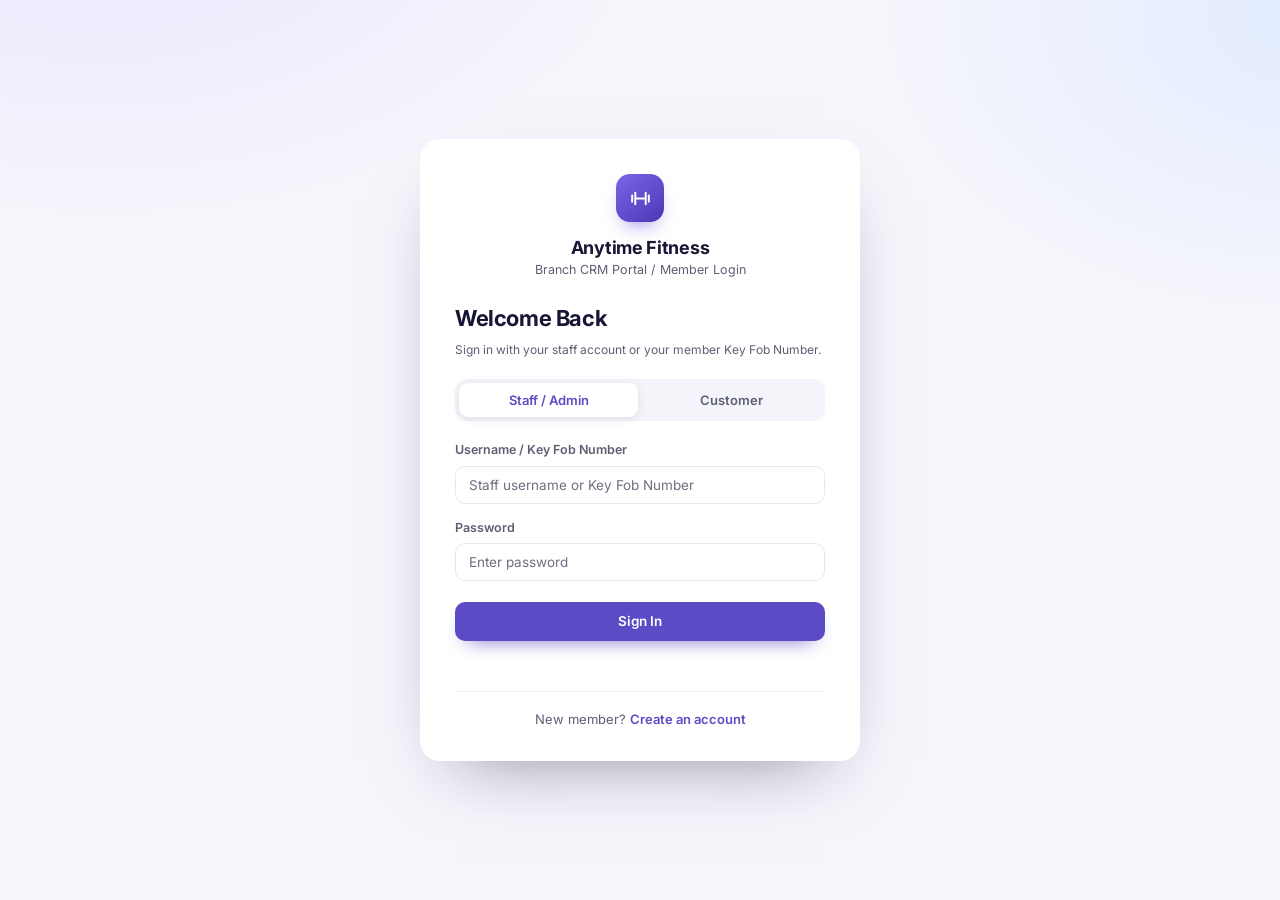
==== commit feab2f69: "Missed sessions can be archived" ====
--- a/archive.html
+++ b/archive.html
@@ -224,7 +224,7 @@
                     <div class="card-head">
                         <div>
                             <h2>Archived Sessions</h2>
-                            <p class="card-sub">Completed and cancelled training sessions filed away from the schedule.</p>
+                            <p class="card-sub">Completed, cancelled and missed training sessions filed away from the schedule.</p>
                         </div>
                     </div>
 
--- a/style.css
+++ b/style.css
@@ -382,6 +382,27 @@
 letter-spacing: .3px;
 }
 
+.avatar.has-photo {
+    background: var(--primary-50);
+    box-shadow: 0 0 0 1px var(--primary-200);
+}
+
+.avatar img {
+    display: block;
+    width: 100%;
+    height: 100%;
+    border-radius: 50%;
+    object-fit: cover;
+}
+
+.avatar-lg {
+    flex: 0 0 88px;
+    width: 88px;
+    height: 88px;
+    font-size: 25px;
+    box-shadow: 0 0 0 4px var(--primary-50);
+}
+
 .user-chip-text {
     line-height: 1.25;
 }
@@ -733,7 +754,7 @@
     fill: #ffffff;
 }
 
-/* Ghost bars behind ranked and funnel rows keep every row on one scale. The
+/* Ghost bars behind ranked and stage rows keep every row on one scale. The
    donut's empty ring needs fill:none, so it gets its own class instead. */
 .chart .chart-track {
     fill: #f4f2fc;
@@ -747,12 +768,6 @@
 .chart .chart-dot {
     stroke: #ffffff;
     stroke-width: 1.8;
-}
-
-/* Funnel bands sit flush against each other to form one continuous taper */
-.chart .chart-band {
-    stroke: #ffffff;
-    stroke-width: 1.5;
 }
 
 .chart .chart-line {
@@ -979,6 +994,26 @@
     transform: translateY(-1px);
 }
 
+.export-pdf-btn {
+    white-space: nowrap;
+}
+
+.export-pdf-btn svg {
+    width: 16px;
+    height: 16px;
+    fill: none;
+    stroke: currentColor;
+    stroke-width: 1.9;
+    stroke-linecap: round;
+    stroke-linejoin: round;
+}
+
+.export-pdf-btn[disabled] {
+    cursor: progress;
+    opacity: .7;
+    transform: none;
+}
+
 .btn-secondary {
     padding: 10px 18px;
     border-radius: var(--radius-sm);
@@ -1071,6 +1106,17 @@
 /* ---------- 15. Forms & filters ---------- */
 .form-group {
     margin-bottom: 15px;
+}
+
+.name-fields {
+    display: grid;
+    grid-template-columns: repeat(auto-fit, minmax(140px, 1fr));
+    gap: 14px;
+    margin-bottom: 15px;
+}
+
+.name-fields .form-group {
+    margin-bottom: 0;
 }
 
 .form-group label {
@@ -1109,6 +1155,57 @@
 .search-input::placeholder,
 .inquiry-input::placeholder {
     color: var(--text-muted);
+}
+
+/* Phone fields carry a Philippine flag and the +63 country code inside the
+   control, so the number is typed in national format (912 345 6789). */
+.phone-field {
+    display: flex;
+    align-items: stretch;
+    width: 100%;
+    border: 1px solid var(--border);
+    border-radius: var(--radius-sm);
+    background: #fff;
+    overflow: hidden;
+    transition: border-color .16s ease, box-shadow .16s ease;
+}
+
+.phone-field:focus-within {
+    border-color: var(--primary-300, #c3baf1);
+    box-shadow: 0 0 0 4px rgba(91, 75, 196, .18);
+}
+
+.phone-prefix {
+    display: inline-flex;
+    align-items: center;
+    gap: 7px;
+    padding: 0 11px;
+    border-right: 1px solid var(--border);
+    background: var(--background);
+    color: var(--text-secondary);
+    font-size: 13px;
+    font-weight: 600;
+    white-space: nowrap;
+}
+
+.phone-flag {
+    width: 20px;
+    height: 14px;
+    flex: 0 0 auto;
+    border-radius: 2px;
+    box-shadow: 0 0 0 1px rgba(23, 22, 53, .1);
+}
+
+.phone-field .search-input {
+    min-width: 0;
+    border: 0;
+    border-radius: 0;
+    background: transparent;
+}
+
+.phone-field .search-input:focus {
+    border: 0;
+    box-shadow: none;
 }
 
 select.search-input {
@@ -1361,13 +1458,89 @@
     box-shadow: 0 14px 26px -18px rgba(23, 22, 53, .55);
 }
 
-.kanban-card > strong {
+.lead-card-head {
+    display: flex;
+    align-items: center;
+    justify-content: space-between;
+    gap: 8px;
+    flex-wrap: wrap;
+}
+
+.lead-card-head > strong {
     font-size: 13.5px;
     font-weight: 700;
-}
-
-.kanban-card > .badge {
-    margin-left: 6px;
+    line-height: 1.35;
+}
+
+/* Label column stays a fixed width so every value on every card lines up */
+.lead-details {
+    display: grid;
+    gap: 5px;
+    margin: 0;
+}
+
+.lead-detail {
+    display: grid;
+    grid-template-columns: 74px minmax(0, 1fr);
+    align-items: baseline;
+    gap: 8px;
+}
+
+.lead-detail dt {
+    font-size: 10.5px;
+    font-weight: 700;
+    letter-spacing: .4px;
+    text-transform: uppercase;
+    color: var(--text-muted);
+}
+
+.lead-detail dd {
+    margin: 0;
+    min-width: 0;
+    font-size: 12px;
+    line-height: 1.45;
+    color: var(--text-secondary);
+    overflow-wrap: anywhere;
+}
+
+/* The client's information scrolls inside the card instead of stretching it:
+   a long note stays fully readable and every card keeps a predictable height. */
+.lead-card-body {
+    max-height: 232px;
+    margin-top: 10px;
+    padding-right: 2px;
+    overflow-y: auto;
+    overscroll-behavior: contain;
+}
+
+.lead-card-body::-webkit-scrollbar { width: 6px; }
+.lead-card-body::-webkit-scrollbar-track { background: transparent; }
+.lead-card-body::-webkit-scrollbar-thumb {
+    border-radius: 999px;
+    background: #dedcec;
+}
+
+/* Notes are free text: full height, read by scrolling the block above */
+.lead-notes {
+    margin: 10px 0 0;
+    padding: 8px 10px;
+    border-left: 2px solid #ddd9f6;
+    border-radius: 0 8px 8px 0;
+    background: #f7f6fe;
+    font-size: 12px;
+    line-height: 1.5;
+    color: var(--text-secondary);
+    overflow-wrap: anywhere;
+}
+
+.lead-notes-label {
+    display: block;
+    margin-bottom: 2px;
+    font-size: 10.5px;
+    font-weight: 700;
+    letter-spacing: .4px;
+    text-transform: uppercase;
+    color: var(--text-muted);
 }
 
 /* Inline "Assigned Staff" editor on a lead card, reusing the shared input look */
@@ -1975,6 +2148,36 @@
     word-break: break-word;
 }
 
+.profile-photo {
+    display: flex;
+    align-items: center;
+    gap: 20px;
+    flex-wrap: wrap;
+}
+
+.profile-photo-copy {
+    flex: 1 1 260px;
+    min-width: 0;
+}
+
+.profile-photo-actions {
+    display: flex;
+    align-items: center;
+    gap: 10px;
+    flex-wrap: wrap;
+    margin-top: 14px;
+}
+
+.profile-photo-actions [hidden] {
+    display: none;
+}
+
+.profile-photo .success-msg,
+.profile-photo .error-msg {
+    margin-top: 10px;
+    min-height: 0;
+}
+
 .membership-hero {
     display: flex;
     align-items: center;
@@ -2588,6 +2791,11 @@
     margin-top: 14px;
 }
 
+.schedule-legend .badge.warning {
+    background: #f0f0f5;
+    color: var(--text-secondary);
+}
+
 .schedule-wrap {
     width: 100%;
     overflow-x: auto;
@@ -2616,6 +2824,12 @@
     white-space: nowrap;
 }
 
+.schedule-table th.schedule-date-head {
+    text-transform: none;
+    letter-spacing: .2px;
+    font-size: 11px;
+}
+
 .schedule-table th.is-today {
     color: var(--primary);
 }
@@ -2642,6 +2856,244 @@
     padding: 26px 12px;
     font-size: 12.5px;
     color: var(--text-secondary);
+}
+
+/* Monthly date picker for the weekly availability grid */
+.schedule-calendar {
+    position: relative;
+}
+
+.schedule-calendar-toggle {
+    display: inline-flex;
+    align-items: center;
+    gap: 8px;
+    padding: 10px 13px;
+    border: 1px solid var(--border);
+    border-radius: var(--radius-sm);
+    background: #fff;
+    font-family: inherit;
+    font-size: 13.5px;
+    font-weight: 600;
+    color: var(--text-primary);
+    white-space: nowrap;
+    cursor: pointer;
+    transition: border-color .16s ease, box-shadow .16s ease;
+}
+
+.schedule-calendar-toggle:hover {
+    border-color: var(--primary-200);
+}
+
+.schedule-calendar-toggle:focus-visible {
+    outline: none;
+    border-color: var(--primary-300, #c3baf1);
+    box-shadow: 0 0 0 4px rgba(91, 75, 196, .18);
+}
+
+.schedule-calendar-toggle svg {
+    width: 16px;
+    height: 16px;
+    flex: 0 0 auto;
+    fill: none;
+    stroke: currentColor;
+    stroke-width: 2;
+    stroke-linecap: round;
+    stroke-linejoin: round;
+}
+
+.schedule-calendar-toggle .chevron {
+    width: 14px;
+    height: 14px;
+    color: var(--text-muted);
+    transition: transform .16s ease;
+}
+
+.schedule-calendar-toggle[aria-expanded="true"] .chevron {
+    transform: rotate(180deg);
+}
+
+.schedule-calendar-pop {
+    position: absolute;
+    top: calc(100% + 8px);
+    right: 0;
+    z-index: 60;
+    width: 340px;
+    max-width: calc(100vw - 40px);
+    max-height: 420px;
+    overflow-y: auto;
+    padding: 14px;
+    background: #fff;
+    border: 1px solid var(--border);
+    border-radius: var(--radius-md);
+    box-shadow: var(--shadow-pop);
+}
+
+.schedule-calendar-pop[hidden] {
+    display: none;
+}
+
+.calendar-nav {
+    display: flex;
+    align-items: center;
+    justify-content: space-between;
+    gap: 10px;
+    margin-bottom: 10px;
+}
+
+.calendar-nav-btn {
+    display: inline-flex;
+    align-items: center;
+    justify-content: center;
+    width: 30px;
+    height: 30px;
+    padding: 0;
+    border: 1px solid var(--border);
+    border-radius: 8px;
+    background: #fff;
+    color: var(--text-secondary);
+    cursor: pointer;
+    transition: border-color .16s ease, background-color .16s ease, color .16s ease;
+}
+
+.calendar-nav-btn:hover:not([disabled]) {
+    border-color: var(--primary-200);
+    background: var(--primary-50);
+    color: var(--primary);
+}
+
+.calendar-nav-btn[disabled] {
+    cursor: not-allowed;
+    opacity: .35;
+}
+
+.calendar-nav-btn svg {
+    width: 14px;
+    height: 14px;
+    fill: none;
+    stroke: currentColor;
+    stroke-width: 2;
+    stroke-linecap: round;
+    stroke-linejoin: round;
+}
+
+.calendar-nav .calendar-month-label {
+    margin-bottom: 0;
+    text-align: center;
+}
+
+.calendar-weekdays {
+    display: grid;
+    grid-template-columns: repeat(7, minmax(0, 1fr));
+    gap: 5px;
+    margin-bottom: 5px;
+}
+
+.calendar-weekdays span {
+    text-align: center;
+    font-size: 9.5px;
+    font-weight: 700;
+    letter-spacing: .5px;
+    text-transform: uppercase;
+    color: var(--text-muted);
+}
+
+.calendar-grid {
+    display: grid;
+    grid-template-columns: repeat(7, minmax(0, 1fr));
+    gap: 5px;
+}
+
+.calendar-hint {
+    margin-top: 10px;
+    font-size: 10.5px;
+    line-height: 1.4;
+    color: var(--text-muted);
+}
+
+.calendar-month + .calendar-month {
+    margin-top: 14px;
+    padding-top: 12px;
+    border-top: 1px solid var(--border-soft);
+}
+
+.calendar-month-label {
+    margin-bottom: 8px;
+    font-size: 11px;
+    font-weight: 700;
+    letter-spacing: .7px;
+    text-transform: uppercase;
+    color: var(--text-muted);
+}
+
+.calendar-mondays {
+    display: grid;
+    grid-template-columns: repeat(4, minmax(0, 1fr));
+    gap: 7px;
+}
+
+.calendar-day {
+    display: flex;
+    flex-direction: column;
+    align-items: center;
+    gap: 1px;
+    padding: 7px 4px;
+    border: 1px solid var(--border);
+    border-radius: 9px;
+    background: #fff;
+    font-family: inherit;
+    color: var(--text-secondary);
+    cursor: pointer;
+    transition: border-color .16s ease, background-color .16s ease, color .16s ease;
+}
+
+.calendar-day:hover {
+    border-color: var(--primary-200);
+    background: var(--primary-50);
+    color: var(--primary);
+}
+
+.calendar-day.active {
+    border-color: var(--primary);
+    background: var(--primary);
+    color: #fff;
+}
+
+.calendar-day.is-today:not(.active) {
+    border-color: var(--primary-200);
+}
+
+.calendar-day:disabled,
+.calendar-day:disabled:hover {
+    border-color: var(--border-soft);
+    background: #f7f7fb;
+    color: var(--text-muted);
+    cursor: not-allowed;
+    opacity: .5;
+}
+
+.calendar-day.is-empty {
+    visibility: hidden;
+    border-color: transparent;
+    background: transparent;
+    cursor: default;
+}
+
+.calendar-day.is-empty:hover {
+    border-color: transparent;
+    background: transparent;
+}
+
+.calendar-dow {
+    font-size: 9.5px;
+    font-weight: 700;
+    letter-spacing: .5px;
+    text-transform: uppercase;
+    opacity: .8;
+}
+
+.calendar-date {
+    font-size: 14px;
+    font-weight: 700;
 }
 
 .schedule-cell {
@@ -2874,6 +3326,7 @@
     .perf-grid { grid-template-columns: repeat(2, minmax(0, 1fr)); }
     .perf-rates { grid-template-columns: 1fr; }
     .mini-list-row { flex-direction: column; align-items: flex-start; gap: 6px; }
+    .schedule-calendar-pop { left: 0; right: auto; }
 
     /* One campaign per row, so the embed gets the full column width and its
        minimum size stops it pushing a scrollbar onto a narrow phone. */
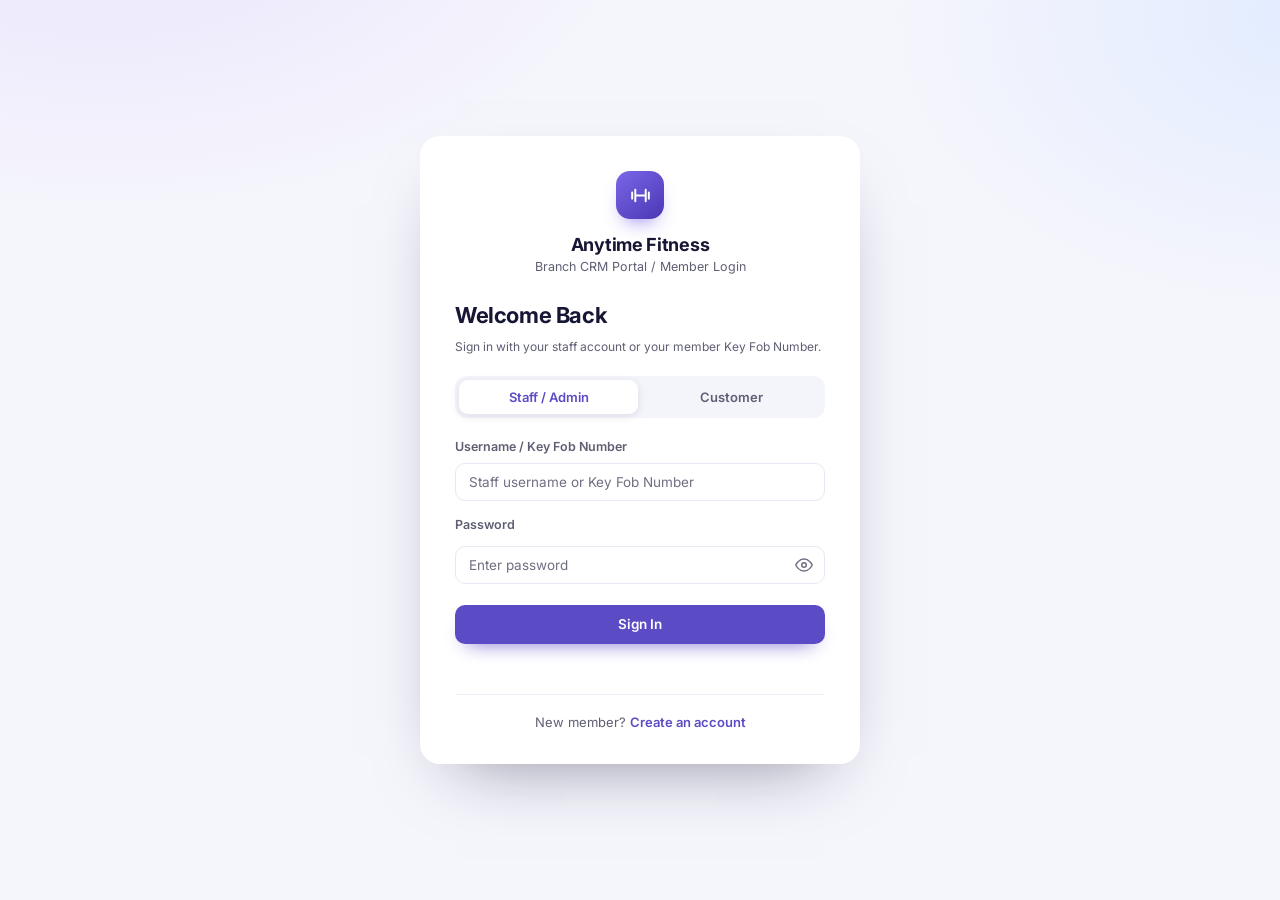
==== commit d19df52d: "Made the Recent Activity container into a notification bell in the Admin Portal" ====
--- a/archive.html
+++ b/archive.html
@@ -65,14 +65,37 @@
                     <svg viewBox="0 0 24 24" aria-hidden="true"><path d="M4 7h16M4 12h16M4 17h16"/></svg>
                 </label>
 
-                <div class="topbar-search">
-                    <svg class="icon" viewBox="0 0 24 24" aria-hidden="true"><circle cx="11" cy="11" r="7"/><path d="M20 20l-3.6-3.6"/></svg>
-                    <input type="text" id="topbarSearch" placeholder="Search the archive..." aria-label="Search the archive">
-                </div>
-
                 <span class="topbar-meta" id="topbarDate"></span>
 
                 <div class="topbar-right">
+                    <!-- Collapsible Notification Bell for Recent Activity -->
+                    <div class="notification-wrap" id="notificationWrap">
+                        <button type="button" class="notification-btn" id="notificationBellBtn" aria-label="Recent Activity Notifications" aria-expanded="false" aria-haspopup="true" title="Recent Activity">
+                            <svg class="bell-icon" viewBox="0 0 24 24" aria-hidden="true">
+                                <path d="M18 8A6 6 0 0 0 6 8c0 7-3 9-3 9h18s-3-2-3-9"></path>
+                                <path d="M13.73 21a2 2 0 0 1-3.46 0"></path>
+                            </svg>
+                            <span class="notification-badge" id="notificationBadge" hidden>0</span>
+                        </button>
+
+                        <div class="notification-dropdown" id="notificationDropdown" role="region" aria-label="Recent Activity Notifications" hidden>
+                            <div class="notification-dropdown-head">
+                                <div class="notification-head-left">
+                                    <div class="notification-title-row">
+                                        <h3 class="notification-heading">Recent Activity</h3>
+                                        <span class="notification-count-pill" id="notificationCountPill">0</span>
+                                    </div>
+                                    <p class="notification-sub" id="notificationSub">Latest actions across the CRM</p>
+                                </div>
+                                <div class="notification-head-actions">
+                                    <button type="button" id="activityClearAll" class="activity-clear-btn" title="Clear all notifications">Clear All</button>
+                                    <button type="button" id="activityViewAll" class="activity-view-all" aria-expanded="false" hidden>View All →</button>
+                                </div>
+                            </div>
+                            <div id="recentActivityList" class="activity-list"></div>
+                        </div>
+                    </div>
+
                     <div class="user-chip">
                         <span class="avatar" id="userAvatar">AF</span>
                         <span class="user-chip-text">
@@ -83,6 +106,9 @@
                 </div>
             </header>
 
+            <!-- Editable Admin Announcement Banner -->
+            <aside id="adminAnnouncementBanner" class="admin-announcement-bar" aria-label="Branch Announcement"></aside>
+
             <main class="main-content" id="archivePage">
                 <section class="page-header">
                     <span class="eyebrow">Filed Records</span>
@@ -96,6 +122,7 @@
                             <h2>Archived Members</h2>
                             <p class="card-sub">Past members kept on file. Archiving never deletes a record — everything behind it stays available and the member can be restored.</p>
                         </div>
+                        <input type="text" id="archiveMemberSearch" class="search-input archive-search-input" placeholder="Search archived members..." aria-label="Search archived members">
                     </div>
 
                     <div class="table-wrap" style="margin-top: 16px;">
@@ -122,6 +149,7 @@
                             <h2>Archived Coaches</h2>
                             <p class="card-sub">Past coaches kept on file. Their assignments, sessions and ratings stay available and the coach can be restored.</p>
                         </div>
+                        <input type="text" id="archiveCoachSearch" class="search-input archive-search-input" placeholder="Search archived coaches..." aria-label="Search archived coaches">
                     </div>
 
                     <div class="table-wrap" style="margin-top: 16px;">
@@ -148,6 +176,7 @@
                             <h2>Archived Walk-in Tickets</h2>
                             <p class="card-sub">Resolved front desk tickets filed away from the active queue.</p>
                         </div>
+                        <input type="text" id="archiveStaffTicketSearch" class="search-input archive-search-input" placeholder="Search archived walk-in tickets..." aria-label="Search archived walk-in tickets">
                     </div>
 
                     <div class="table-wrap" style="margin-top: 16px;">
@@ -174,6 +203,7 @@
                             <h2>Archived Portal Inquiries</h2>
                             <p class="card-sub">Resolved member inquiries filed away from the active queue.</p>
                         </div>
+                        <input type="text" id="archiveCustomerInquirySearch" class="search-input archive-search-input" placeholder="Search archived portal inquiries..." aria-label="Search archived portal inquiries">
                     </div>
 
                     <div class="table-wrap" style="margin-top: 16px;">
@@ -200,6 +230,7 @@
                             <h2>Archived Pipeline Leads</h2>
                             <p class="card-sub">Prospecting clients filed away from the sales board.</p>
                         </div>
+                        <input type="text" id="archiveLeadSearch" class="search-input archive-search-input" placeholder="Search archived leads..." aria-label="Search archived leads">
                     </div>
 
                     <div class="table-wrap" style="margin-top: 16px;">
@@ -226,6 +257,7 @@
                             <h2>Archived Sessions</h2>
                             <p class="card-sub">Completed, cancelled and missed training sessions filed away from the schedule.</p>
                         </div>
+                        <input type="text" id="archiveSessionSearch" class="search-input archive-search-input" placeholder="Search archived sessions..." aria-label="Search archived sessions">
                     </div>
 
                     <div class="table-wrap" style="margin-top: 16px;">
--- a/style.css
+++ b/style.css
@@ -489,6 +489,12 @@
     gap: 14px;
 }
 
+.archive-search-input {
+    width: auto;
+    flex: 0 1 280px;
+    min-width: 180px;
+}
+
 .card-sub {
     margin-top: 4px;
     font-size: 12px;
@@ -550,6 +556,29 @@
     border-radius: 50%;
     background: radial-gradient(circle, rgba(91, 75, 196, .10) 0%, rgba(91, 75, 196, 0) 70%);
     pointer-events: none;
+}
+
+.stat-card.clickable {
+    cursor: pointer;
+    user-select: none;
+    transition: transform var(--transition-fast), border-color var(--transition-fast), box-shadow var(--transition-fast), background var(--transition-fast);
+}
+
+.stat-card.clickable:hover {
+    transform: translateY(-2px);
+    border-color: var(--primary-light);
+    box-shadow: 0 6px 16px rgba(0, 0, 0, 0.08);
+}
+
+.stat-card.clickable:focus-visible {
+    outline: 2px solid var(--primary);
+    outline-offset: 2px;
+}
+
+.stat-card.clickable.is-active {
+    border-color: var(--primary);
+    box-shadow: 0 0 0 2px rgba(91, 75, 196, 0.22);
+    background: linear-gradient(180deg, #ffffff 0%, #fbfafd 100%);
 }
 
 .stat-top {
@@ -1276,6 +1305,32 @@
     height: 15px;
     accent-color: var(--primary);
     cursor: pointer;
+}
+
+.btn-filter-reset {
+    padding: 0 16px;
+    height: 42px;
+    border-radius: var(--radius-sm);
+    background: #f2f2fa;
+    border: 1px solid var(--border);
+    color: var(--text-primary);
+    font-size: 13px;
+    font-weight: 600;
+    cursor: pointer;
+    display: inline-flex;
+    align-items: center;
+    gap: 6px;
+    white-space: nowrap;
+    transition: background var(--transition-fast), border-color var(--transition-fast), transform var(--transition-fast);
+}
+
+.btn-filter-reset:hover {
+    background: #e8e8f4;
+    border-color: var(--primary-light);
+}
+
+.btn-filter-reset:active {
+    transform: translateY(1px);
 }
 
 .search-bar-container {
@@ -1928,23 +1983,29 @@
 .ticket-thread {
     display: flex;
     flex-direction: column;
-    gap: 10px;
-    max-height: 300px;
+    gap: 12px;
+    max-height: 320px;
     overflow-y: auto;
     padding: 14px;
     border-radius: var(--radius-md);
     background: var(--background);
+    border: 1px solid var(--border-soft);
 }
 
 .thread-comment {
+    display: flex;
+    align-items: flex-start;
+    gap: 12px;
     padding: 12px 14px;
     border-radius: 10px;
     background: #fff;
     border: 1px solid var(--border-soft);
-    border-left: 3px solid var(--primary);
+    border-left: 4px solid var(--primary);
+    box-shadow: 0 1px 3px rgba(0, 0, 0, 0.04);
 }
 
 .thread-comment.staff {
+    background: #faf8ff;
     border-left-color: var(--primary);
 }
 
@@ -1953,28 +2014,104 @@
     border-left-color: var(--info);
 }
 
+.thread-avatar-wrap {
+    flex: 0 0 40px;
+    width: 40px;
+    height: 40px;
+}
+
+.thread-avatar {
+    width: 40px;
+    height: 40px;
+    border-radius: 50%;
+    overflow: hidden;
+    display: flex;
+    align-items: center;
+    justify-content: center;
+    background: #fff;
+    border: 2px solid var(--border-soft);
+    box-shadow: 0 2px 4px rgba(0, 0, 0, 0.08);
+}
+
+.thread-comment.staff .thread-avatar {
+    border-color: #6f5cdc;
+    background: #f4f3fd;
+}
+
+.thread-comment.customer .thread-avatar {
+    border-color: #0284c7;
+    background: #f0f9ff;
+}
+
+.thread-avatar img {
+    width: 100%;
+    height: 100%;
+    object-fit: cover;
+    border-radius: 50%;
+    display: block;
+}
+
+.thread-content-wrap {
+    flex: 1;
+    min-width: 0;
+}
+
+.thread-comment-meta {
+    display: flex;
+    align-items: center;
+    gap: 8px;
+    flex-wrap: wrap;
+    margin-bottom: 4px;
+}
+
 .thread-author {
-    font-size: 12.5px;
-    font-weight: 700;
+    font-size: 13px;
+    font-weight: 700;
+    color: var(--text-primary);
+}
+
+.thread-role-badge {
+    font-size: 10.5px;
+    font-weight: 600;
+    text-transform: uppercase;
+    letter-spacing: 0.3px;
+    padding: 2px 8px;
+    border-radius: 999px;
+    line-height: 1.2;
+}
+
+.thread-role-badge.staff {
+    background: #ede9fe;
+    color: #5b21b6;
+    border: 1px solid #ddd6fe;
+}
+
+.thread-role-badge.customer {
+    background: #e0f2fe;
+    color: #0369a1;
+    border: 1px solid #bae6fd;
 }
 
 .thread-date {
-    float: right;
+    margin-left: auto;
     font-size: 11px;
     color: var(--text-muted);
 }
 
 .thread-comment p {
-    margin-top: 5px;
-    font-size: 13px;
+    margin-top: 4px;
+    font-size: 13.5px;
+    line-height: 1.45;
     color: var(--text-secondary);
     white-space: pre-wrap;
-}
-
-/* Walk-in tickets: plain comment list, not a chat thread */
+    word-break: break-word;
+}
+
+/* Walk-in tickets: plain comment list */
 .ticket-thread.comments-list {
-    display: block;
-    padding: 4px 16px;
+    display: flex;
+    flex-direction: column;
+    padding: 8px 16px;
     background: #fff;
     border: 1px solid var(--border);
 }
@@ -1987,90 +2124,63 @@
     border-bottom: 1px solid var(--border-soft);
     border-radius: 0;
     padding: 12px 0;
+    box-shadow: none;
 }
 
 .ticket-thread.comments-list .thread-comment:last-child {
     border-bottom: none;
 }
 
+/* Staff Reply / Comment Header in Ticket Details Modal */
+.staff-comment-author-bar {
+    display: flex;
+    align-items: center;
+    gap: 12px;
+    margin-top: 6px;
+    margin-bottom: 8px;
+    padding: 8px 12px;
+    background: #fbfaff;
+    border: 1px solid var(--border-soft);
+    border-radius: var(--radius-sm);
+}
+
+.staff-author-avatar-chip {
+    display: flex;
+    align-items: center;
+    gap: 10px;
+}
+
+.staff-author-avatar-chip .avatar {
+    width: 36px;
+    height: 36px;
+    border: 2px solid #6f5cdc;
+}
+
+.staff-author-avatar-chip .avatar img {
+    width: 100%;
+    height: 100%;
+    object-fit: cover;
+    border-radius: 50%;
+}
+
 /* ---------- 22. Member portal ---------- */
-.customer-portal {
-    display: flex;
-    flex-direction: column;
-    min-height: 100vh;
-    background: var(--background);
-}
-
-.customer-header {
-    position: sticky;
-    top: 0;
-    z-index: 90;
-    display: flex;
-    align-items: center;
-    justify-content: space-between;
-    gap: 16px;
-    flex-wrap: wrap;
-    padding: 14px 30px;
-    background: rgba(255, 255, 255, .9);
-    -webkit-backdrop-filter: blur(12px);
-    backdrop-filter: blur(12px);
-    border-bottom: 1px solid var(--border);
-}
-
-.brand-inline {
-    display: flex;
-    align-items: center;
-    gap: 12px;
-}
-
-.brand-inline .brand-text strong {
-    display: block;
-    font-size: 15px;
-    font-weight: 700;
-    letter-spacing: -.2px;
-}
-
-.brand-inline .brand-text small {
-    display: block;
-    font-size: 11px;
-    color: var(--text-secondary);
-}
-
-.portal-body {
-    display: grid;
-    grid-template-columns: repeat(12, minmax(0, 1fr));
-    gap: var(--gap);
-    align-items: start;
-    width: 100%;
-    max-width: 1180px;
-    margin: 0 auto;
-    padding: 26px 24px 46px;
-}
-
-.portal-body .page-header {
-    grid-column: span 12;
-}
-
-.portal-body .content-section {
+.portal-group-grid .content-section {
     margin-bottom: 0;
 }
 
-/* ---------- Portal groups ----------
-   customer.html wraps its cards in numbered groups (overview, profile, coach,
-   training, support). Each group is a full-width block with its own heading and
-   its own 12-column grid, so related cards sit together under one title instead
-   of being paired off arbitrarily by the page grid. A divider line plus padding
-   separates one group from the next. */
+/* ---------- Portal pages ----------
+   customer.html wraps its cards in numbered groups (profile, coach, training,
+   progress, support). Each group is a full-width block with its own heading
+   and its own 12-column grid. The sidebar shows only one group at a time, so
+   every portal group is also a page. */
 .portal-group {
-    grid-column: span 12;
     display: flex;
     flex-direction: column;
     gap: 14px;
 }
 
-.portal-group + .portal-group {
-    padding-top: 22px;
-    border-top: 1px solid var(--border);
+.portal-page[hidden] {
+    display: none;
 }
 
 .portal-group-head {
@@ -2442,6 +2552,331 @@
     user-select: all;
 }
 
+/* ---------- Terms & Conditions disclaimer ---------- */
+.terms-group {
+    margin-top: 14px;
+    margin-bottom: 14px;
+}
+
+.terms-disclaimer-box {
+    padding: 12px 14px;
+    border-radius: var(--radius-sm);
+    background: #fbfaff;
+    border: 1px solid var(--border-soft);
+}
+
+.terms-label {
+    display: flex;
+    align-items: flex-start;
+    gap: 10px;
+    font-size: 13px;
+    font-weight: 500;
+    color: var(--text-primary);
+    line-height: 1.4;
+    cursor: pointer;
+    user-select: none;
+}
+
+.terms-label input[type="checkbox"] {
+    flex: 0 0 16px;
+    width: 16px;
+    height: 16px;
+    margin-top: 2px;
+    accent-color: var(--primary);
+    cursor: pointer;
+}
+
+.terms-text {
+    flex: 1;
+}
+
+.terms-disclaimer-note {
+    margin-top: 6px;
+    margin-left: 26px;
+    font-size: 11.5px;
+    line-height: 1.45;
+    color: var(--text-muted);
+}
+
+/* ---------- 26. Editable Admin Announcement Banner ---------- */
+.admin-announcement-bar {
+    display: block;
+    width: 100%;
+    border-bottom: 1px solid var(--border);
+    transition: background 0.25s ease, border-color 0.25s ease;
+    animation: bannerFadeIn 0.25s ease-out;
+}
+
+@keyframes bannerFadeIn {
+    from { opacity: 0; transform: translateY(-4px); }
+    to { opacity: 1; transform: translateY(0); }
+}
+
+/* Themes */
+.admin-announcement-bar.theme-notice {
+    background: linear-gradient(90deg, #f5f3ff 0%, #ede9fe 100%);
+    border-bottom-color: #ddd6fe;
+    color: #4338ca;
+}
+
+.admin-announcement-bar.theme-urgent {
+    background: linear-gradient(90deg, #fef2f2 0%, #fee2e2 100%);
+    border-bottom-color: #fecaca;
+    color: #991b1b;
+}
+
+.admin-announcement-bar.theme-warning {
+    background: linear-gradient(90deg, #fffbeb 0%, #fef3c7 100%);
+    border-bottom-color: #fde68a;
+    color: #92400e;
+}
+
+.admin-announcement-bar.theme-info {
+    background: linear-gradient(90deg, #f0f9ff 0%, #e0f2fe 100%);
+    border-bottom-color: #bae6fd;
+    color: #0369a1;
+}
+
+.admin-announcement-bar.theme-collapsed {
+    background: #f8fafc;
+    border-bottom-color: var(--border-soft);
+    color: var(--text-secondary);
+}
+
+/* Banner content layout */
+.announcement-inner {
+    padding: 10px 28px;
+    display: flex;
+    align-items: center;
+    justify-content: space-between;
+    gap: 16px;
+    flex-wrap: wrap;
+}
+
+.announcement-left {
+    display: flex;
+    align-items: center;
+    gap: 12px;
+    flex: 1 1 500px;
+    min-width: 0;
+}
+
+.announcement-icon-wrap {
+    flex: 0 0 32px;
+    width: 32px;
+    height: 32px;
+    border-radius: 50%;
+    display: flex;
+    align-items: center;
+    justify-content: center;
+    background: rgba(255, 255, 255, 0.85);
+    box-shadow: 0 1px 3px rgba(0, 0, 0, 0.08);
+}
+
+.announcement-icon-wrap svg {
+    width: 17px;
+    height: 17px;
+}
+
+.announcement-badge {
+    font-size: 11px;
+    font-weight: 700;
+    text-transform: uppercase;
+    letter-spacing: 0.5px;
+    padding: 3px 9px;
+    border-radius: 999px;
+    white-space: nowrap;
+    background: #fff;
+    box-shadow: 0 1px 2px rgba(0, 0, 0, 0.05);
+}
+
+.theme-notice .announcement-badge { color: #5b21b6; border: 1px solid #ddd6fe; }
+.theme-urgent .announcement-badge { color: #b91c1c; border: 1px solid #fecaca; }
+.theme-warning .announcement-badge { color: #b45309; border: 1px solid #fde68a; }
+.theme-info .announcement-badge { color: #0284c7; border: 1px solid #bae6fd; }
+
+.announcement-text {
+    font-size: 13.5px;
+    font-weight: 500;
+    line-height: 1.45;
+    color: inherit;
+    margin: 0;
+    word-break: break-word;
+}
+
+.announcement-meta {
+    font-size: 11px;
+    opacity: 0.8;
+    white-space: nowrap;
+}
+
+.announcement-actions {
+    display: flex;
+    align-items: center;
+    gap: 8px;
+    margin-left: auto;
+}
+
+.btn-announcement-action {
+    display: inline-flex;
+    align-items: center;
+    gap: 6px;
+    font-size: 12px;
+    font-weight: 600;
+    padding: 5px 12px;
+    border-radius: var(--radius-sm);
+    border: 1px solid rgba(0, 0, 0, 0.12);
+    background: rgba(255, 255, 255, 0.85);
+    color: inherit;
+    cursor: pointer;
+    transition: all 0.15s ease;
+}
+
+.btn-announcement-action:hover {
+    background: #fff;
+    box-shadow: 0 2px 4px rgba(0, 0, 0, 0.08);
+}
+
+.btn-announcement-action svg {
+    width: 13px;
+    height: 13px;
+}
+
+/* Edit Mode Form */
+.announcement-edit-form {
+    width: 100%;
+    display: flex;
+    flex-direction: column;
+    gap: 10px;
+    padding: 14px 28px;
+    background: #fff;
+    border-bottom: 2px solid var(--primary);
+}
+
+.announcement-edit-header {
+    display: flex;
+    align-items: center;
+    justify-content: space-between;
+}
+
+.announcement-edit-title {
+    font-size: 13px;
+    font-weight: 700;
+    color: var(--primary);
+    display: flex;
+    align-items: center;
+    gap: 7px;
+}
+
+.announcement-edit-inputs {
+    display: flex;
+    gap: 12px;
+    flex-wrap: wrap;
+}
+
+.announcement-edit-textarea {
+    flex: 1 1 500px;
+    min-height: 56px;
+    padding: 9px 12px;
+    font-size: 13.5px;
+    font-family: inherit;
+    border: 1px solid var(--border);
+    border-radius: var(--radius-sm);
+    resize: vertical;
+    outline: none;
+    transition: border-color 0.15s, box-shadow 0.15s;
+}
+
+.announcement-edit-textarea:focus {
+    border-color: var(--primary);
+    box-shadow: 0 0 0 3px var(--primary-50);
+}
+
+.announcement-edit-type {
+    flex: 0 0 200px;
+    height: 42px;
+    padding: 0 10px;
+    font-size: 13px;
+    font-weight: 500;
+    border: 1px solid var(--border);
+    border-radius: var(--radius-sm);
+    background: #fff;
+    outline: none;
+    cursor: pointer;
+}
+
+.announcement-edit-type:focus {
+    border-color: var(--primary);
+}
+
+.announcement-edit-buttons {
+    display: flex;
+    align-items: center;
+    gap: 8px;
+    flex-wrap: wrap;
+    margin-top: 2px;
+}
+
+.btn-announcement-save {
+    background: var(--primary);
+    color: #fff;
+    border: none;
+    padding: 7px 16px;
+    border-radius: var(--radius-sm);
+    font-size: 12.5px;
+    font-weight: 600;
+    cursor: pointer;
+    transition: background 0.15s;
+}
+
+.btn-announcement-save:hover {
+    background: var(--primary-dark);
+}
+
+.btn-announcement-cancel {
+    background: #f8fafc;
+    color: var(--text-secondary);
+    border: 1px solid var(--border);
+    padding: 7px 14px;
+    border-radius: var(--radius-sm);
+    font-size: 12.5px;
+    font-weight: 600;
+    cursor: pointer;
+    transition: background 0.15s;
+}
+
+.btn-announcement-cancel:hover {
+    background: #e2e8f0;
+}
+
+.btn-announcement-reset {
+    margin-left: auto;
+    background: none;
+    border: none;
+    color: var(--text-muted);
+    font-size: 12px;
+    text-decoration: underline;
+    cursor: pointer;
+}
+
+.btn-announcement-reset:hover {
+    color: var(--danger);
+}
+
+.announcement-visible-toggle {
+    margin-left: 12px;
+    font-size: 12.5px;
+    color: var(--text-secondary);
+    display: inline-flex;
+    align-items: center;
+    gap: 6px;
+    cursor: pointer;
+}
+
+.announcement-visible-toggle input[type="checkbox"] {
+    accent-color: var(--primary);
+}
+
 /* ---------- 25. Responsive ---------- */
 @media (max-width: 1280px) {
     .span-4,
@@ -2465,8 +2900,7 @@
 
     .nav-text,
     .nav-section-label,
-    .logo-text,
-    .customer-header .brand-text {
+    .logo-text {
         display: none;
     }
 
@@ -2559,8 +2993,6 @@
     .stat-card { padding: 18px; }
     .data-table thead th:first-child,
     .data-table tbody td:first-child { padding-left: 4px; }
-    .customer-header { padding: 12px 16px; }
-    .portal-body { padding: 20px 16px 40px; }
     .campaign-summary { grid-template-columns: 1fr; }
 }
 
@@ -2701,6 +3133,335 @@
 @media (max-width: 560px) {
     .activity-item { padding: 10px 0; }
     .activity-title { font-size: 12px; }
+}
+
+/* ---------- 26b. Topbar Collapsible Notification Bell & Dropdown ---------- */
+.notification-wrap {
+    position: relative;
+    display: inline-flex;
+    align-items: center;
+}
+
+.notification-btn {
+    position: relative;
+    display: inline-flex;
+    align-items: center;
+    justify-content: center;
+    width: 38px;
+    height: 38px;
+    border-radius: 50%;
+    border: 1px solid var(--border-soft);
+    background: #f4f3fd;
+    color: var(--text-primary);
+    cursor: pointer;
+    transition: background-color .18s ease, border-color .18s ease, transform .15s ease, box-shadow .18s ease, color .18s ease;
+}
+
+.notification-btn:hover {
+    background: var(--primary-100);
+    border-color: var(--primary-200);
+    color: var(--primary);
+}
+
+.notification-btn:active {
+    transform: scale(0.95);
+}
+
+.notification-btn.active,
+.notification-btn[aria-expanded="true"] {
+    background: var(--primary);
+    border-color: var(--primary);
+    color: #fff;
+    box-shadow: 0 4px 14px rgba(91, 75, 196, .35);
+}
+
+.notification-btn .bell-icon {
+    width: 19px;
+    height: 19px;
+    fill: none;
+    stroke: currentColor;
+    stroke-width: 2;
+    stroke-linecap: round;
+    stroke-linejoin: round;
+    transition: transform .2s ease;
+}
+
+.notification-btn:hover .bell-icon {
+    transform: rotate(14deg);
+}
+
+.notification-btn.active .bell-icon,
+.notification-btn[aria-expanded="true"] .bell-icon {
+    transform: none;
+}
+
+.notification-badge {
+    position: absolute;
+    top: -2px;
+    right: -2px;
+    min-width: 18px;
+    height: 18px;
+    padding: 0 5px;
+    border-radius: 999px;
+    background: var(--danger);
+    color: #fff;
+    font-size: 10px;
+    font-weight: 700;
+    line-height: 18px;
+    text-align: center;
+    border: 2px solid #fff;
+    box-shadow: 0 2px 6px rgba(232, 93, 117, .4);
+    pointer-events: none;
+}
+
+.notification-badge[hidden] {
+    display: none;
+}
+
+.notification-dropdown {
+    position: absolute;
+    top: calc(100% + 12px);
+    right: 0;
+    width: 390px;
+    max-width: min(390px, calc(100vw - 32px));
+    background: var(--card);
+    border-radius: var(--radius-md);
+    border: 1px solid var(--border);
+    box-shadow: var(--shadow-pop);
+    padding: 16px 18px 18px;
+    z-index: 150;
+    display: flex;
+    flex-direction: column;
+    gap: 12px;
+    transform-origin: top right;
+    animation: notificationDropdownFade .2s cubic-bezier(0.16, 1, 0.3, 1);
+}
+
+.notification-dropdown[hidden] {
+    display: none;
+}
+
+.notification-dropdown::before {
+    content: '';
+    position: absolute;
+    top: -6px;
+    right: 13px;
+    width: 12px;
+    height: 12px;
+    background: var(--card);
+    border-left: 1px solid var(--border);
+    border-top: 1px solid var(--border);
+    transform: rotate(45deg);
+}
+
+@keyframes notificationDropdownFade {
+    from {
+        opacity: 0;
+        transform: translateY(-8px) scale(0.97);
+    }
+    to {
+        opacity: 1;
+        transform: translateY(0) scale(1);
+    }
+}
+
+.notification-dropdown-head {
+    display: flex;
+    align-items: center;
+    justify-content: space-between;
+    gap: 12px;
+    padding-bottom: 12px;
+    border-bottom: 1px solid var(--border-soft);
+}
+
+.notification-head-left {
+    display: flex;
+    flex-direction: column;
+    gap: 2px;
+    min-width: 0;
+}
+
+.notification-title-row {
+    display: flex;
+    align-items: center;
+    gap: 8px;
+}
+
+.notification-heading {
+    font-size: 14.5px;
+    font-weight: 700;
+    letter-spacing: -.2px;
+    color: var(--text-primary);
+}
+
+.notification-count-pill {
+    display: inline-flex;
+    align-items: center;
+    justify-content: center;
+    min-width: 20px;
+    height: 20px;
+    padding: 0 6px;
+    border-radius: 999px;
+    background: var(--primary-100);
+    color: var(--primary);
+    font-size: 11px;
+    font-weight: 700;
+    line-height: 1;
+    transition: background-color .18s ease, color .18s ease;
+}
+
+.notification-count-pill.is-zero {
+    background: #f0f0f6;
+    color: var(--text-muted);
+}
+
+.notification-sub {
+    font-size: 11.5px;
+    color: var(--text-secondary);
+    margin-top: 1px;
+}
+
+.notification-head-actions {
+    display: flex;
+    align-items: center;
+    gap: 8px;
+    flex-shrink: 0;
+}
+
+.activity-clear-btn {
+    padding: 5px 12px;
+    border: 1px solid var(--border);
+    border-radius: 999px;
+    background: #fff;
+    color: var(--text-secondary);
+    font-family: inherit;
+    font-size: 11.5px;
+    font-weight: 600;
+    line-height: 1.5;
+    cursor: pointer;
+    white-space: nowrap;
+    transition: background-color .18s ease, border-color .18s ease, color .18s ease, transform .12s ease;
+}
+
+.activity-clear-btn:hover {
+    background: #fdeaee;
+    border-color: #fca5a5;
+    color: var(--danger-ink);
+}
+
+.activity-clear-btn:active {
+    transform: scale(0.96);
+}
+
+.activity-clear-btn[hidden] {
+    display: none;
+}
+
+.notification-dropdown .activity-list {
+    max-height: 380px;
+    overflow-y: auto;
+    padding-right: 4px;
+}
+
+.notification-dropdown .activity-item {
+    position: relative;
+    display: flex;
+    align-items: center;
+    justify-content: space-between;
+    gap: 8px;
+    padding: 8px;
+    border-radius: 8px;
+    border-bottom: 1px solid var(--border-soft);
+    color: inherit;
+    transition: background-color .15s ease;
+}
+
+.notification-dropdown .activity-item:first-child { padding-top: 4px; }
+.notification-dropdown .activity-item:last-child {
+    border-bottom: none;
+}
+
+.notification-dropdown .activity-item:hover {
+    background: var(--primary-50);
+}
+
+.activity-item-main {
+    display: flex;
+    align-items: flex-start;
+    gap: 10px;
+    flex: 1 1 auto;
+    min-width: 0;
+    color: inherit;
+    text-decoration: none;
+}
+
+a.activity-item-main:hover .activity-title,
+a.activity-item-main:focus-visible .activity-title {
+    color: var(--primary);
+}
+
+.activity-dismiss-btn {
+    flex: 0 0 24px;
+    width: 24px;
+    height: 24px;
+    border-radius: 50%;
+    border: none;
+    background: transparent;
+    color: var(--text-muted);
+    font-size: 18px;
+    line-height: 1;
+    display: flex;
+    align-items: center;
+    justify-content: center;
+    cursor: pointer;
+    opacity: 0.45;
+    transition: opacity .15s ease, background-color .15s ease, color .15s ease, transform .12s ease;
+    margin-left: auto;
+}
+
+.notification-dropdown .activity-item:hover .activity-dismiss-btn {
+    opacity: 1;
+}
+
+.activity-dismiss-btn:hover {
+    background: #fdeaee;
+    color: var(--danger-ink);
+    transform: scale(1.1);
+}
+
+.activity-dismiss-btn:active {
+    transform: scale(0.95);
+}
+
+.notification-empty {
+    display: flex;
+    flex-direction: column;
+    align-items: center;
+    justify-content: center;
+    padding: 28px 16px;
+    text-align: center;
+    gap: 8px;
+}
+
+.notification-empty-icon {
+    width: 32px;
+    height: 32px;
+    fill: none;
+    stroke: var(--text-muted);
+    stroke-width: 1.8;
+    stroke-linecap: round;
+    stroke-linejoin: round;
+    opacity: 0.6;
+}
+
+@media (max-width: 560px) {
+    .notification-dropdown {
+        width: 320px;
+        right: -55px;
+    }
+    .notification-dropdown::before {
+        right: 68px;
+    }
 }
 
 /* ---------- 27. Coach Tracker ---------- */
@@ -3334,3 +4095,1072 @@
     .campaign-embed-frame .fb-post { min-width: 0; }
     .campaign-embed-head { align-items: flex-start; }
 }
+
+/* ---------- 27. Member goals & progress tracking ---------- */
+.progress-form {
+    display: flex;
+    flex-direction: column;
+}
+
+.progress-form-row {
+    display: grid;
+    grid-template-columns: repeat(auto-fit, minmax(140px, 1fr));
+    gap: 14px;
+}
+
+.progress-form-row-3 {
+    grid-template-columns: repeat(auto-fit, minmax(110px, 1fr));
+}
+
+.measurement-section {
+    margin-bottom: 18px;
+}
+
+.measurement-section h4 {
+    margin: 0 0 10px;
+    font-size: 13px;
+    font-weight: 700;
+    color: var(--text-primary);
+}
+
+.measurement-section:last-of-type {
+    margin-bottom: 4px;
+}
+
+.progress-form-row .form-group {
+    margin-bottom: 15px;
+}
+
+.progress-form-action {
+    display: flex;
+    align-items: flex-end;
+    padding-bottom: 15px;
+}
+
+.progress-form-action .btn-primary {
+    width: 100%;
+}
+
+.progress-panel-toolbar {
+    display: flex;
+    align-items: center;
+    flex-wrap: wrap;
+    gap: 10px;
+    margin-bottom: 20px;
+}
+
+.progress-panel-toolbar label {
+    font-size: 12.5px;
+    font-weight: 600;
+    color: var(--text-secondary);
+}
+
+.progress-panel-select {
+    width: auto;
+    min-width: 210px;
+    max-width: 100%;
+}
+
+#progressSection [hidden],
+.progress-lightbox[hidden] {
+    display: none !important;
+}
+
+.progress-goal-summary {
+    margin-top: 16px;
+    padding: 14px;
+    border: 1px solid var(--border-soft);
+    border-radius: 12px;
+    background: var(--background);
+}
+
+.progress-goal-summary h4,
+.progress-history h4 {
+    margin-bottom: 10px;
+    color: var(--text-muted);
+    font-size: 10.5px;
+    font-weight: 700;
+    letter-spacing: .7px;
+    text-transform: uppercase;
+}
+
+.progress-goal-summary .profile-item {
+    background: #fff;
+}
+
+.progress-chart {
+    margin-top: 16px;
+}
+
+.progress-chart-toolbar {
+    display: flex;
+    align-items: center;
+    justify-content: flex-end;
+    flex-wrap: wrap;
+    gap: 8px;
+    margin-top: 16px;
+}
+
+.progress-chart-toolbar label {
+    font-size: 12.5px;
+    font-weight: 600;
+    color: var(--text-secondary);
+}
+
+.progress-chart-select {
+    width: auto;
+    min-width: 130px;
+    max-width: 100%;
+    padding-top: 8px;
+    padding-bottom: 8px;
+}
+
+.progress-chart-toolbar + .progress-chart {
+    margin-top: 10px;
+}
+
+.progress-chart svg {
+    display: block;
+    width: 100%;
+    height: auto;
+}
+
+.progress-chart text {
+    font-family: inherit;
+}
+
+.progress-chart .progress-grid-line {
+    stroke: #f1eefa;
+    stroke-width: 1;
+}
+
+.progress-chart .progress-area {
+    fill: rgba(91, 75, 196, .1);
+}
+
+.progress-chart .progress-line {
+    fill: none;
+    stroke: var(--primary);
+    stroke-width: 2.5;
+    stroke-linecap: round;
+    stroke-linejoin: round;
+}
+
+.progress-chart .progress-point {
+    fill: #fff;
+    stroke: var(--primary);
+    stroke-width: 2.5;
+}
+
+.progress-chart .progress-tick {
+    fill: var(--text-muted);
+    font-size: 10px;
+}
+
+.progress-history {
+    margin-top: 16px;
+}
+
+.progress-log-row {
+    display: flex;
+    align-items: center;
+    justify-content: space-between;
+    gap: 12px;
+    padding: 10px 0;
+    border-top: 1px solid var(--border-soft);
+}
+
+.progress-log-row:first-of-type {
+    border-top: none;
+}
+
+.progress-log-main {
+    min-width: 0;
+}
+
+.progress-log-main strong {
+    display: block;
+    font-size: 13.5px;
+}
+
+.progress-log-main > span {
+    display: block;
+    margin-top: 2px;
+    color: var(--text-secondary);
+    font-size: 11.5px;
+}
+
+.progress-log-section {
+    margin-top: 8px;
+}
+
+.progress-log-section h5 {
+    margin: 0;
+    font-size: 11px;
+    font-weight: 700;
+    text-transform: uppercase;
+    letter-spacing: .04em;
+    color: var(--text-secondary);
+}
+
+.progress-log-values {
+    display: flex;
+    flex-wrap: wrap;
+    gap: 4px 12px;
+    margin-top: 4px;
+    color: var(--text-secondary);
+    font-size: 12px;
+}
+
+.progress-log-values b {
+    color: var(--text-primary);
+    font-weight: 600;
+}
+
+.progress-log-row .btn-delete {
+    flex: 0 0 auto;
+}
+
+.progress-view-bar {
+    display: flex;
+    align-items: center;
+    justify-content: space-between;
+    flex-wrap: wrap;
+    gap: 10px;
+    margin-top: 18px;
+}
+
+.progress-view-label {
+    font-size: 10.5px;
+    font-weight: 700;
+    letter-spacing: .7px;
+    text-transform: uppercase;
+    color: var(--text-muted);
+}
+
+.progress-view-toggle {
+    display: inline-flex;
+    padding: 3px;
+    border: 1px solid var(--border);
+    border-radius: 999px;
+    background: #fff;
+}
+
+.progress-view-btn {
+    padding: 6px 14px;
+    border: 0;
+    border-radius: 999px;
+    background: transparent;
+    font-family: inherit;
+    font-size: 12px;
+    font-weight: 600;
+    color: var(--text-secondary);
+    cursor: pointer;
+    transition: background-color .16s ease, color .16s ease;
+}
+
+.progress-view-btn:hover {
+    color: var(--primary);
+}
+
+.progress-view-btn.is-active {
+    background: var(--primary);
+    color: #fff;
+}
+
+.progress-view-btn:focus-visible {
+    outline: none;
+    box-shadow: 0 0 0 3px rgba(91, 75, 196, .18);
+}
+
+.progress-calendar-view {
+    margin-top: 12px;
+    padding: 16px;
+    border: 1px solid var(--border-soft);
+    border-radius: 14px;
+    background: #fff;
+}
+
+.progress-calendar-view .calendar-grid {
+    gap: 6px;
+}
+
+.progress-calendar-filter {
+    display: flex;
+    align-items: center;
+    justify-content: flex-end;
+    flex-wrap: wrap;
+    gap: 8px;
+    margin-bottom: 10px;
+}
+
+.progress-calendar-filter label {
+    font-size: 12.5px;
+    font-weight: 600;
+    color: var(--text-secondary);
+}
+
+.progress-calendar-year {
+    width: auto;
+    min-width: 120px;
+    max-width: 100%;
+    padding-top: 7px;
+    padding-bottom: 7px;
+}
+
+.progress-calendar-day {
+    position: relative;
+    min-height: 44px;
+    padding: 6px 4px;
+}
+
+.progress-calendar-day.has-entries {
+    border-color: var(--primary-200);
+    background: var(--primary-50);
+    color: var(--primary);
+    font-weight: 600;
+}
+
+.progress-calendar-day.has-entries:hover {
+    border-color: var(--primary);
+}
+
+.progress-calendar-day.active,
+.progress-calendar-day.active.has-entries,
+.progress-calendar-day.active.has-entries:hover {
+    border-color: var(--primary);
+    background: var(--primary);
+    color: #fff;
+}
+
+.progress-calendar-count {
+    display: inline-flex;
+    align-items: center;
+    justify-content: center;
+    min-width: 15px;
+    height: 15px;
+    padding: 0 4px;
+    border-radius: 999px;
+    background: var(--primary);
+    color: #fff;
+    font-size: 9px;
+    font-weight: 700;
+    line-height: 1;
+}
+
+.progress-calendar-day.active .progress-calendar-count {
+    background: #fff;
+    color: var(--primary);
+}
+
+.progress-calendar-detail {
+    margin-top: 14px;
+    padding-top: 12px;
+    border-top: 1px solid var(--border-soft);
+}
+
+.progress-calendar-detail h5 {
+    margin: 0 0 8px;
+    font-size: 11px;
+    font-weight: 700;
+    letter-spacing: .7px;
+    text-transform: uppercase;
+    color: var(--text-muted);
+}
+
+.progress-calendar-entries {
+    display: flex;
+    flex-direction: column;
+    gap: 8px;
+}
+
+.progress-calendar-entry {
+    display: flex;
+    align-items: baseline;
+    justify-content: space-between;
+    gap: 12px;
+    padding: 8px 10px;
+    border: 1px solid var(--border-soft);
+    border-radius: 10px;
+    background: var(--background);
+}
+
+.progress-calendar-entry strong {
+    font-size: 13px;
+}
+
+.progress-calendar-entry span {
+    color: var(--text-muted);
+    font-size: 11px;
+}
+
+.progress-calendar-measurement {
+    padding: 10px 12px;
+    border: 1px solid var(--border-soft);
+    border-radius: 10px;
+    background: var(--background);
+}
+
+.progress-calendar-measurement .progress-log-section:first-child {
+    margin-top: 0;
+}
+
+.progress-calendar-hint {
+    margin: 12px 0 0;
+    color: var(--text-muted);
+    font-size: 11.5px;
+}
+
+.progress-calendar-photos {
+    display: grid;
+    grid-template-columns: repeat(auto-fill, minmax(96px, 1fr));
+    gap: 10px;
+}
+
+.progress-calendar-photo {
+    padding: 0;
+    overflow: hidden;
+    border: 1px solid var(--border-soft);
+    border-radius: 10px;
+    background: #000;
+    cursor: zoom-in;
+}
+
+.progress-calendar-photo img {
+    display: block;
+    width: 100%;
+    aspect-ratio: 3 / 4;
+    object-fit: cover;
+}
+
+.progress-plan {
+    display: flex;
+    flex-direction: column;
+    gap: 12px;
+    margin-top: 16px;
+}
+
+.progress-plan-day {
+    overflow: hidden;
+    border: 1px solid var(--border-soft);
+    border-radius: 12px;
+}
+
+.progress-plan-day-head {
+    display: flex;
+    align-items: center;
+    justify-content: space-between;
+    gap: 10px;
+    padding: 10px 12px;
+    border-bottom: 1px solid var(--border-soft);
+    background: var(--background);
+}
+
+.progress-plan-day-head strong {
+    font-size: 12.5px;
+}
+
+.progress-plan-day-head span {
+    color: var(--text-muted);
+    font-size: 11px;
+}
+
+.progress-plan-list {
+    margin: 0;
+    padding: 0;
+    list-style: none;
+}
+
+.progress-plan-list li {
+    display: flex;
+    align-items: center;
+    justify-content: space-between;
+    gap: 10px;
+    padding: 10px 12px;
+    border-top: 1px solid var(--border-soft);
+}
+
+.progress-plan-list li:first-child {
+    border-top: none;
+}
+
+.progress-plan-item {
+    min-width: 0;
+}
+
+.progress-plan-item strong {
+    display: block;
+    font-size: 13px;
+}
+
+.progress-plan-item span {
+    display: block;
+    margin-top: 2px;
+    color: var(--text-secondary);
+    font-size: 11.5px;
+}
+
+.progress-plan-list .btn-delete {
+    flex: 0 0 auto;
+}
+
+.progress-photo-form {
+    display: flex;
+    align-items: flex-end;
+    flex-wrap: wrap;
+    gap: 16px;
+    margin-top: 16px;
+}
+
+.progress-photo-form .form-group {
+    flex: 0 1 220px;
+    min-width: 180px;
+    margin-bottom: 0;
+}
+
+.progress-photo-form .profile-photo-actions {
+    margin-top: 0;
+}
+
+.progress-gallery {
+    display: grid;
+    grid-template-columns: repeat(auto-fill, minmax(150px, 1fr));
+    gap: 14px;
+    margin-top: 16px;
+}
+
+.progress-gallery > .card-meta {
+    grid-column: 1 / -1;
+}
+
+.progress-photo-card {
+    margin: 0;
+    overflow: hidden;
+    border: 1px solid var(--border-soft);
+    border-radius: 12px;
+    background: var(--background);
+}
+
+.progress-photo-open {
+    display: block;
+    width: 100%;
+    padding: 0;
+    border: 0;
+    background: #000;
+    cursor: zoom-in;
+}
+
+.progress-photo-open img {
+    display: block;
+    width: 100%;
+    aspect-ratio: 3 / 4;
+    object-fit: cover;
+}
+
+.progress-photo-card figcaption {
+    display: flex;
+    align-items: center;
+    justify-content: space-between;
+    gap: 8px;
+    padding: 8px 10px;
+    color: var(--text-secondary);
+    font-size: 11.5px;
+}
+
+.progress-photo-card figcaption .btn-delete {
+    padding: 4px 8px;
+    font-size: 11px;
+}
+
+.progress-lightbox {
+    position: fixed;
+    inset: 0;
+    z-index: 200;
+    display: flex;
+    align-items: center;
+    justify-content: center;
+    padding: 24px;
+    background: rgba(15, 14, 35, .82);
+}
+
+.progress-lightbox img {
+    max-width: min(900px, 100%);
+    max-height: 90vh;
+    border-radius: 12px;
+    background: #fff;
+    box-shadow: 0 30px 70px -20px rgba(0, 0, 0, .7);
+}
+
+.progress-lightbox-close {
+    position: absolute;
+    top: 18px;
+    right: 20px;
+    width: 42px;
+    height: 42px;
+    border: 0;
+    border-radius: 50%;
+    background: rgba(255, 255, 255, .15);
+    color: #fff;
+    font-size: 26px;
+    line-height: 1;
+    cursor: pointer;
+}
+
+.progress-lightbox-close:hover {
+    background: rgba(255, 255, 255, .25);
+}
+
+@media (max-width: 560px) {
+    .progress-form-row,
+    .progress-form-row-3 {
+        grid-template-columns: 1fr;
+    }
+
+    .progress-form-action {
+        padding-bottom: 0;
+    }
+
+    .progress-photo-form {
+        align-items: stretch;
+    }
+
+    .progress-photo-form .form-group {
+        flex: 1 1 100%;
+        min-width: 0;
+    }
+
+    .progress-gallery {
+        grid-template-columns: repeat(auto-fill, minmax(130px, 1fr));
+    }
+}
+
+/* ---------- 28. Membership information guide ---------- */
+.membership-guide .card-head {
+    align-items: center;
+}
+
+.membership-guide-intro {
+    margin-top: 14px;
+    max-width: 95ch;
+    font-size: 13px;
+    line-height: 1.7;
+    color: var(--text-secondary);
+}
+
+.membership-accordions {
+    display: flex;
+    flex-direction: column;
+    gap: 10px;
+    margin-top: 18px;
+}
+
+.membership-accordion {
+    border: 1px solid var(--border);
+    border-radius: var(--radius-md);
+    background: var(--card);
+    transition: border-color .18s ease, box-shadow .18s ease;
+}
+
+.membership-accordion[open] {
+    border-color: var(--primary-200);
+    box-shadow: var(--shadow-soft);
+}
+
+.membership-accordion summary {
+    display: flex;
+    align-items: center;
+    gap: 12px;
+    padding: 13px 15px;
+    cursor: pointer;
+    list-style: none;
+    user-select: none;
+    transition: background-color .18s ease;
+}
+
+.membership-accordion summary::-webkit-details-marker {
+    display: none;
+}
+
+.membership-accordion summary:hover {
+    background: var(--primary-50);
+}
+
+.membership-accordion[open] summary {
+    border-bottom: 1px solid var(--border-soft);
+}
+
+.membership-accordion[open] summary:hover {
+    background: transparent;
+}
+
+.membership-accordion-icon {
+    flex: 0 0 34px;
+    width: 34px;
+    height: 34px;
+    border-radius: 10px;
+    display: grid;
+    place-items: center;
+    background: var(--primary-50);
+    color: var(--primary);
+}
+
+.membership-accordion-icon svg {
+    width: 18px;
+    height: 18px;
+    fill: none;
+    stroke: currentColor;
+    stroke-width: 1.7;
+    stroke-linecap: round;
+    stroke-linejoin: round;
+}
+
+.membership-accordion-icon.tone-blue { background: var(--info-bg); color: var(--info-ink); }
+.membership-accordion-icon.tone-green { background: var(--success-bg); color: var(--success-ink); }
+.membership-accordion-icon.tone-amber { background: var(--warning-bg); color: var(--warning-ink); }
+.membership-accordion-icon.tone-rose { background: var(--danger-bg); color: var(--danger-ink); }
+
+.membership-accordion-title {
+    flex: 1 1 auto;
+    min-width: 0;
+    display: flex;
+    align-items: center;
+    gap: 10px;
+    font-size: 13.5px;
+    font-weight: 700;
+    letter-spacing: -.1px;
+    color: var(--text-primary);
+}
+
+.membership-accordion-index {
+    flex: 0 0 auto;
+    display: inline-flex;
+    align-items: center;
+    justify-content: center;
+    width: 22px;
+    height: 22px;
+    border-radius: 7px;
+    background: var(--primary-50);
+    border: 1px solid #e7e3fb;
+    color: var(--primary);
+    font-size: 10.5px;
+    font-weight: 700;
+    letter-spacing: .3px;
+}
+
+.membership-accordion-chevron {
+    flex: 0 0 18px;
+    width: 18px;
+    height: 18px;
+    fill: none;
+    stroke: var(--text-muted);
+    stroke-width: 2;
+    stroke-linecap: round;
+    stroke-linejoin: round;
+    transition: transform .2s ease, stroke .2s ease;
+}
+
+.membership-accordion[open] .membership-accordion-chevron {
+    transform: rotate(180deg);
+    stroke: var(--primary);
+}
+
+.membership-accordion-body {
+    padding: 14px 16px 16px 61px;
+    font-size: 13px;
+    line-height: 1.65;
+    color: var(--text-secondary);
+}
+
+.membership-accordion-body p + p {
+    margin-top: 10px;
+}
+
+.membership-list {
+    list-style: none;
+    display: flex;
+    flex-direction: column;
+    gap: 9px;
+}
+
+.membership-accordion-body > p + .membership-list {
+    margin-top: 12px;
+}
+
+.membership-list li {
+    position: relative;
+    padding-left: 19px;
+}
+
+.membership-list li::before {
+    content: "";
+    position: absolute;
+    left: 3px;
+    top: .58em;
+    width: 7px;
+    height: 7px;
+    border-radius: 50%;
+    background: var(--primary);
+}
+
+.membership-list strong {
+    font-weight: 700;
+    color: var(--text-primary);
+}
+
+.membership-plans {
+    display: grid;
+    grid-template-columns: repeat(auto-fit, minmax(150px, 1fr));
+    gap: 10px;
+    margin-bottom: 12px;
+}
+
+.membership-plan {
+    padding: 12px 14px;
+    border-radius: var(--radius-sm);
+    border: 1px solid var(--border-soft);
+    background: var(--background);
+}
+
+.membership-plan h4 {
+    font-size: 12px;
+    font-weight: 600;
+    color: var(--text-secondary);
+}
+
+.membership-plan-price {
+    display: block;
+    margin-top: 6px;
+    font-size: 20px;
+    font-weight: 700;
+    line-height: 1.1;
+    letter-spacing: -.4px;
+    color: var(--primary-700);
+}
+
+.membership-plan-price span {
+    margin-left: 2px;
+    font-size: 11.5px;
+    font-weight: 600;
+    letter-spacing: 0;
+    color: var(--text-muted);
+}
+
+.membership-plan-meta {
+    display: block;
+    margin-top: 4px;
+    font-size: 11px;
+    color: var(--text-muted);
+}
+
+.membership-note {
+    margin-top: 12px;
+    padding: 10px 12px;
+    border-radius: var(--radius-sm);
+    background: var(--primary-50);
+    border: 1px solid #e7e3fb;
+    font-size: 12px;
+    color: var(--text-secondary);
+}
+
+.membership-closing {
+    margin-top: 18px;
+    padding: 16px 18px;
+    border-radius: var(--radius-md);
+    background: linear-gradient(130deg, var(--primary-50), #fff);
+    border: 1px solid #e7e3fb;
+}
+
+.membership-closing h4 {
+    font-size: 14px;
+    font-weight: 700;
+    letter-spacing: -.2px;
+    color: var(--primary-700);
+}
+
+.membership-closing p {
+    margin-top: 5px;
+    font-size: 12.5px;
+    line-height: 1.65;
+    color: var(--text-secondary);
+}
+
+@media (max-width: 560px) {
+    .membership-guide .card-head {
+        flex-wrap: wrap;
+    }
+
+    .membership-accordion summary {
+        gap: 10px;
+        padding: 12px;
+    }
+
+    .membership-accordion-title {
+        gap: 8px;
+    }
+
+    .membership-accordion-body {
+        padding: 14px 12px 14px;
+    }
+}
+
+/* ---------- 28. Customer Forgot Password ---------- */
+.form-label-row {
+    display: flex;
+    justify-content: space-between;
+    align-items: baseline;
+    margin-bottom: 6px;
+}
+
+.forgot-badge {
+    margin-bottom: 16px;
+    padding: 12px 14px;
+    border-radius: var(--radius-sm);
+    background: #f0fdf4;
+    border: 1px solid #bbf7d0;
+    color: #166534;
+    font-size: 13px;
+    display: flex;
+    flex-direction: column;
+    gap: 4px;
+}
+
+.forgot-badge-title {
+    font-weight: 700;
+    display: flex;
+    align-items: center;
+    gap: 6px;
+    color: #15803d;
+}
+
+.forgot-badge-detail {
+    font-size: 12px;
+    color: #15803d;
+    font-weight: 500;
+}
+
+.forgot-success-icon {
+    width: 52px;
+    height: 52px;
+    border-radius: 50%;
+    background: #dcfce7;
+    color: #15803d;
+    display: inline-flex;
+    align-items: center;
+    justify-content: center;
+    margin: 0 auto 12px;
+}
+
+.forgot-success-title {
+    font-size: 18px;
+    font-weight: 700;
+    color: var(--text-primary);
+    margin-bottom: 6px;
+}
+
+/* Customer Directory Address Cell */
+.table-wrap .data-table td.cell-address {
+    white-space: normal;
+    min-width: 170px;
+    max-width: 260px;
+    word-break: break-word;
+    line-height: 1.4;
+}
+
+/* ---------- 29. Password Field & Validation Criteria ---------- */
+.password-field {
+    position: relative;
+    display: flex;
+    align-items: stretch;
+    width: 100%;
+    border: 1px solid var(--border);
+    border-radius: var(--radius-sm);
+    background: #fff;
+    overflow: hidden;
+    transition: border-color .16s ease, box-shadow .16s ease;
+}
+
+.password-field:focus-within {
+    border-color: var(--primary-300, #c3baf1);
+    box-shadow: 0 0 0 4px rgba(91, 75, 196, .18);
+}
+
+.password-field .search-input {
+    min-width: 0;
+    flex: 1 1 auto;
+    border: 0;
+    border-radius: 0;
+    background: transparent;
+    padding-right: 42px;
+}
+
+.password-field .search-input:focus {
+    border: 0;
+    box-shadow: none;
+}
+
+.password-toggle-btn {
+    position: absolute;
+    right: 0;
+    top: 0;
+    bottom: 0;
+    width: 40px;
+    display: inline-flex;
+    align-items: center;
+    justify-content: center;
+    background: transparent;
+    border: 0;
+    color: var(--text-muted);
+    cursor: pointer;
+    padding: 0;
+    transition: color .15s ease;
+}
+
+.password-toggle-btn:hover {
+    color: var(--primary);
+}
+
+.password-toggle-btn svg {
+    width: 18px;
+    height: 18px;
+    pointer-events: none;
+}
+
+.password-criteria {
+    display: grid;
+    grid-template-columns: 1fr 1fr;
+    gap: 4px 12px;
+    margin-top: 7px;
+    padding: 8px 10px;
+    border-radius: 8px;
+    background: #f8fafc;
+    border: 1px solid var(--border-soft);
+    font-size: 11.5px;
+    color: var(--text-muted);
+}
+
+.criteria-item {
+    display: inline-flex;
+    align-items: center;
+    gap: 5px;
+    transition: color .15s ease;
+}
+
+.criteria-item.met {
+    color: #16a34a;
+    font-weight: 600;
+}
+
+.criteria-item.met::before {
+    content: "✓";
+    font-weight: 700;
+}
+
+.criteria-item:not(.met)::before {
+    content: "•";
+}
+
+@media (max-width: 480px) {
+    .password-criteria {
+        grid-template-columns: 1fr;
+    }
+}
